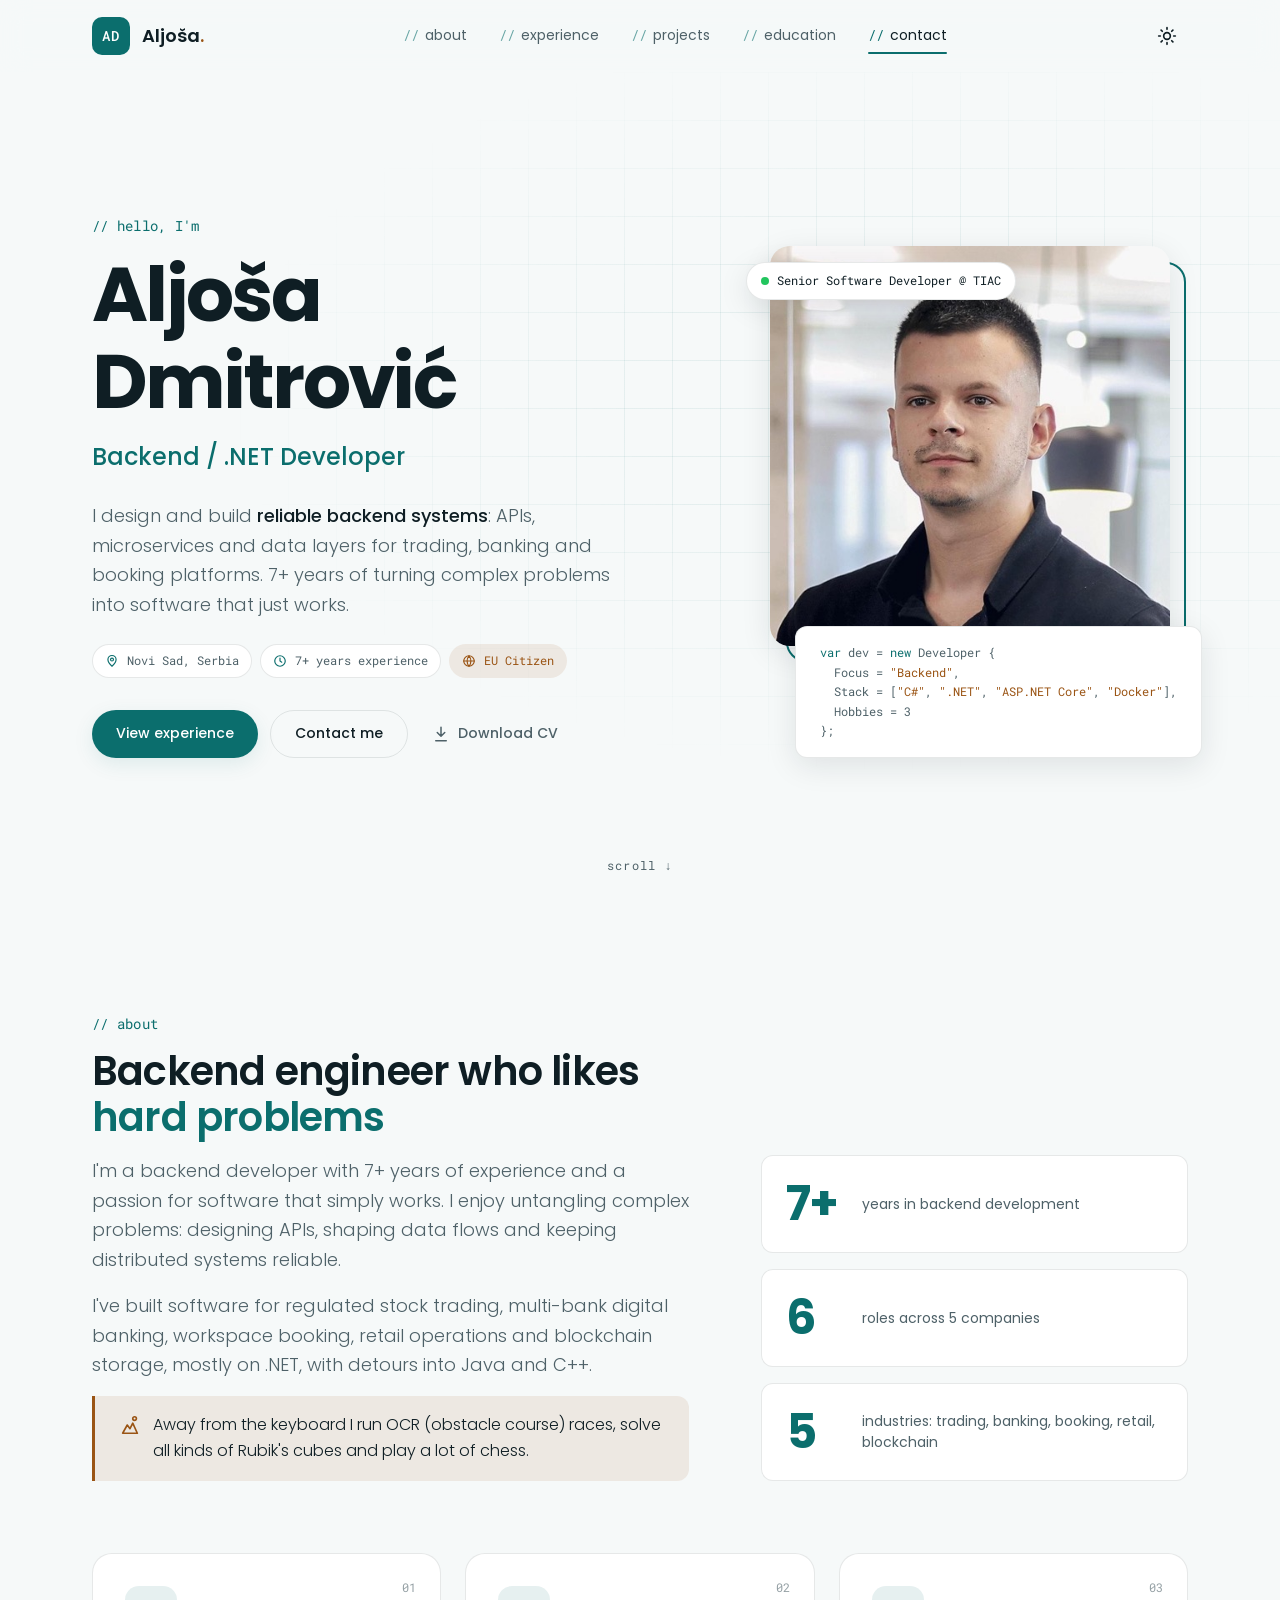
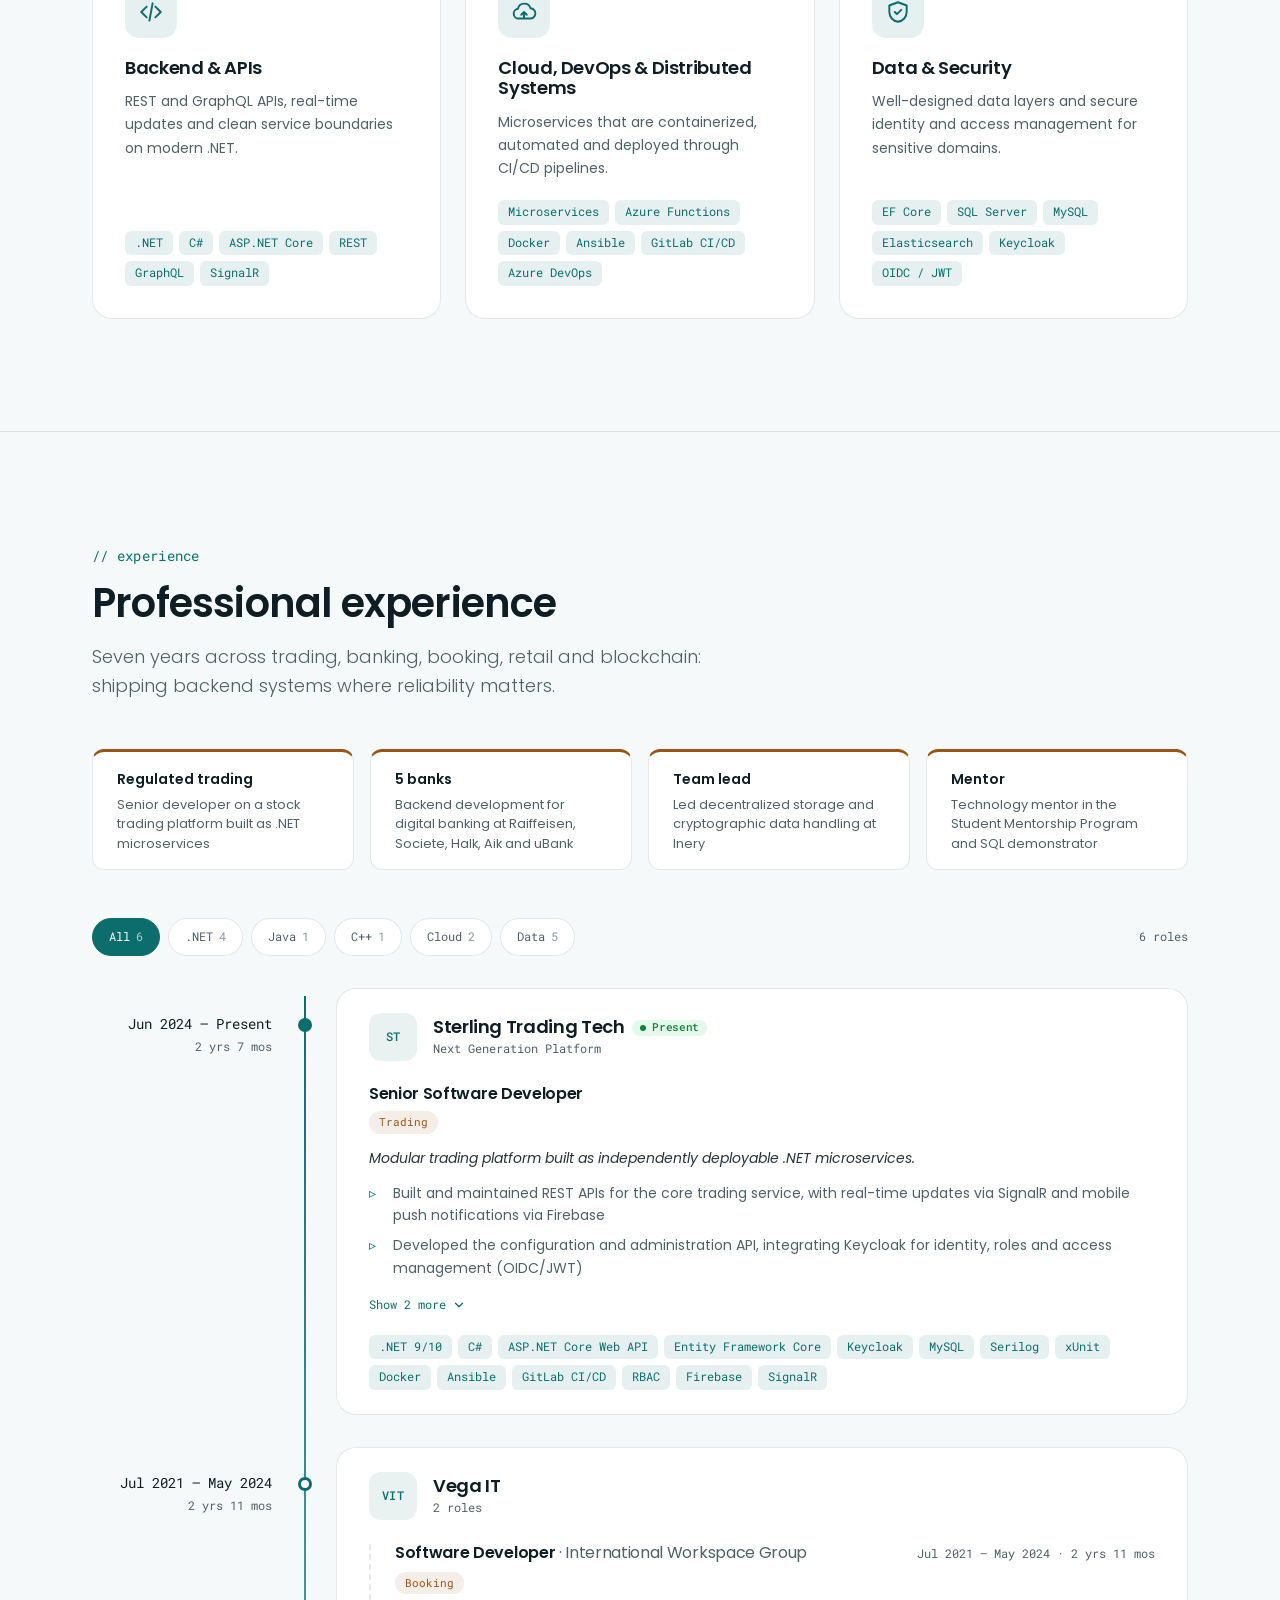
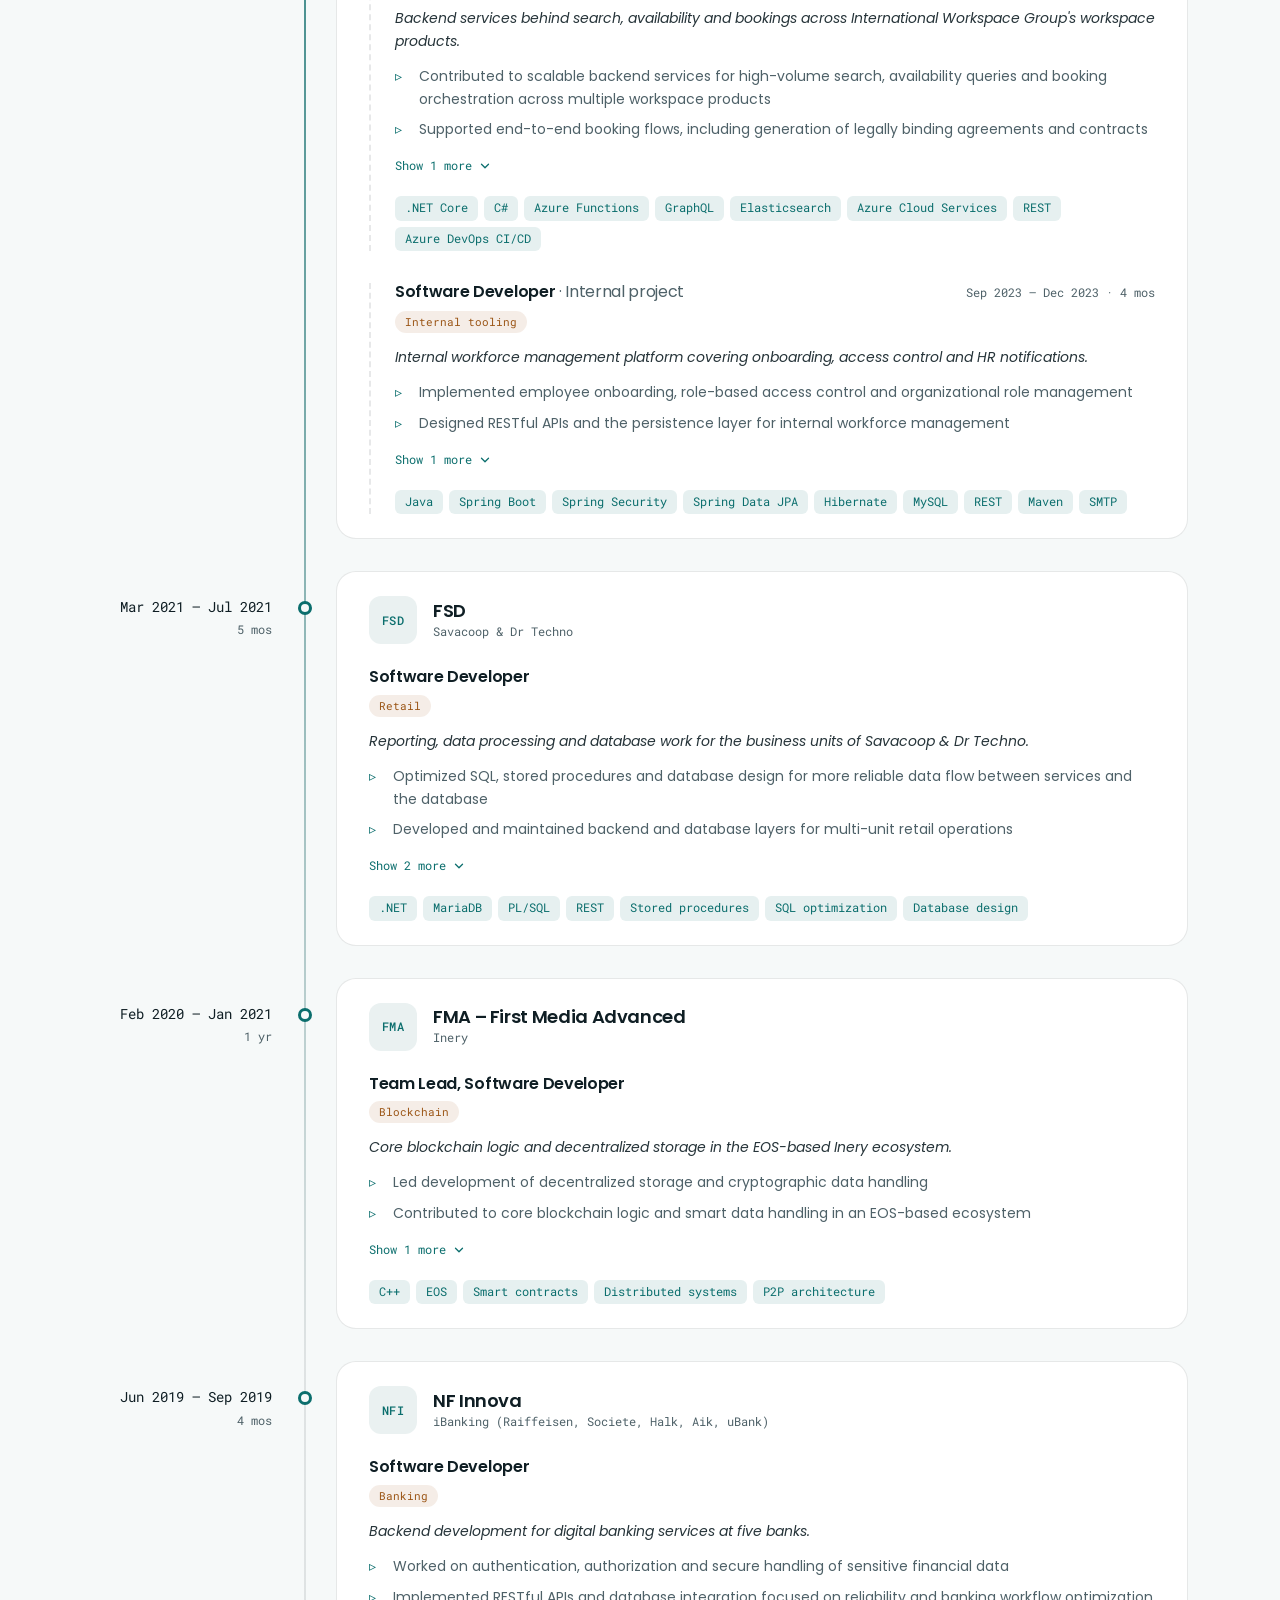
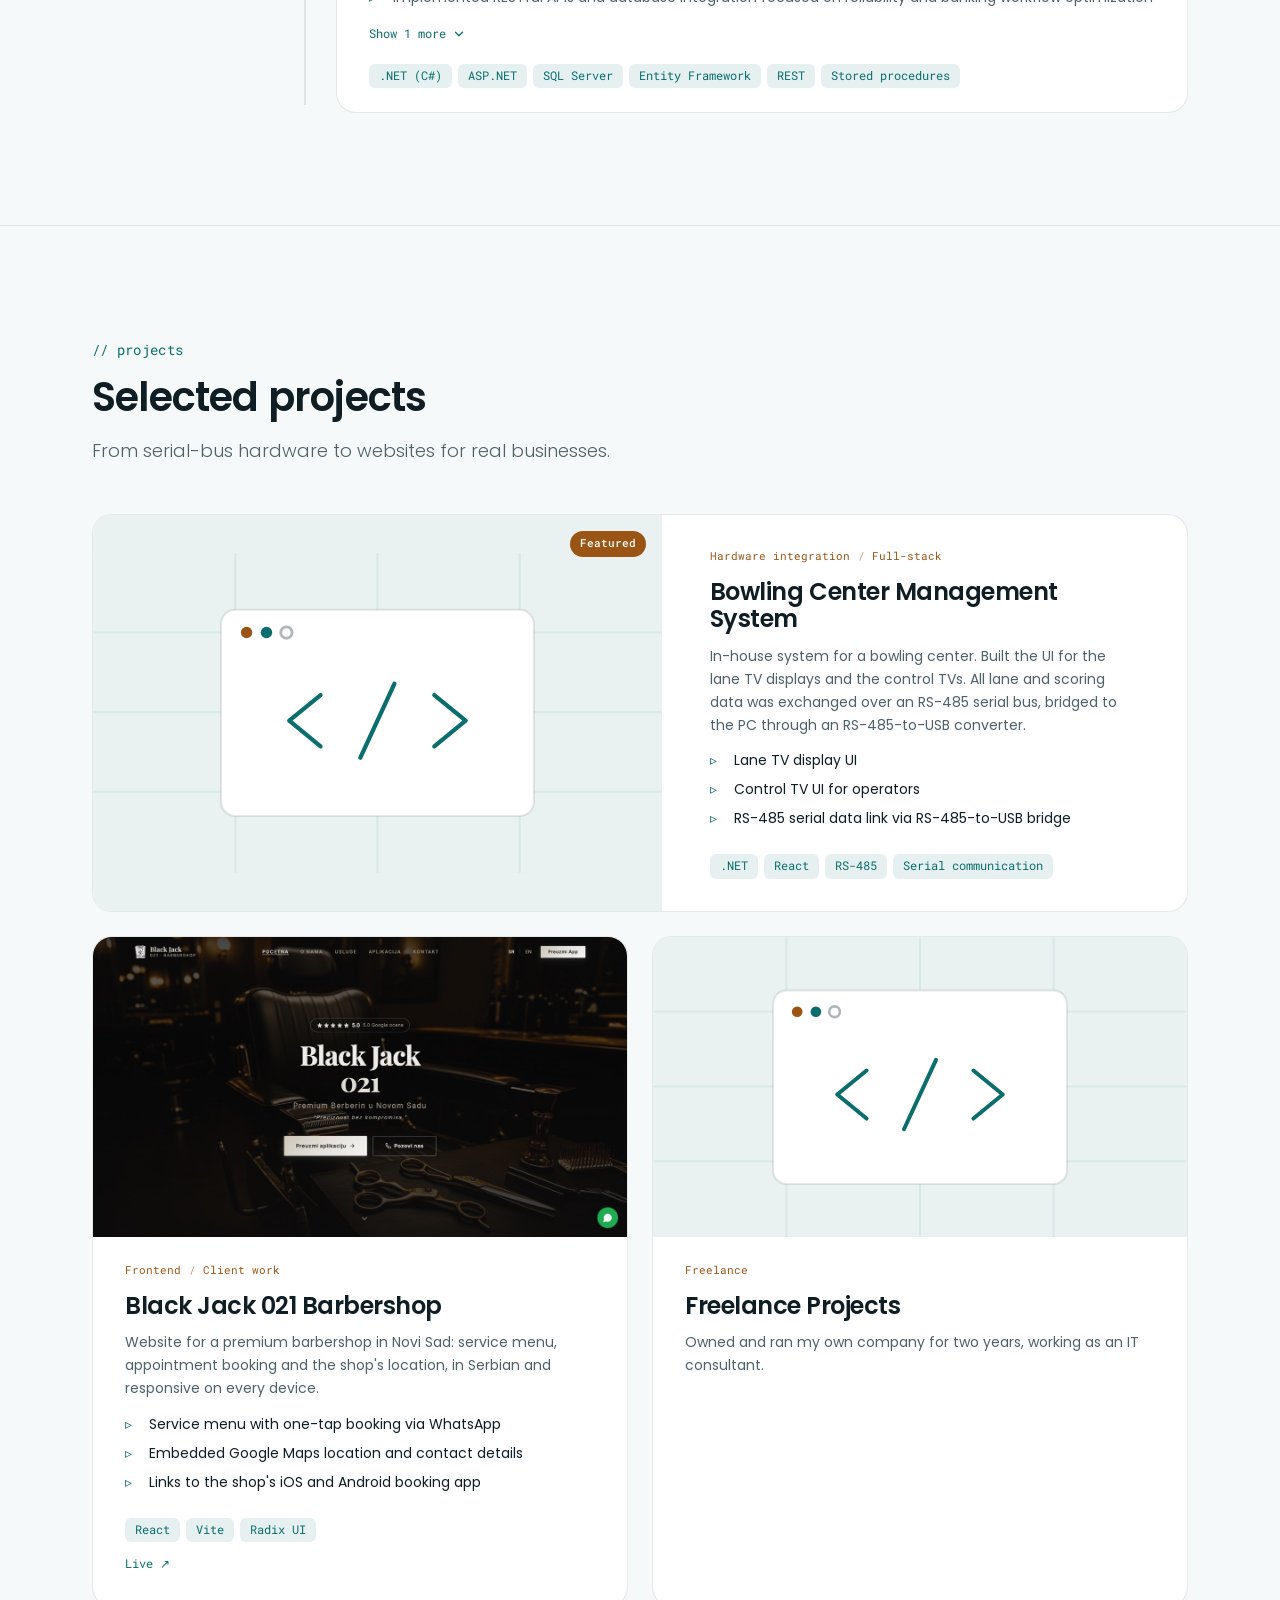
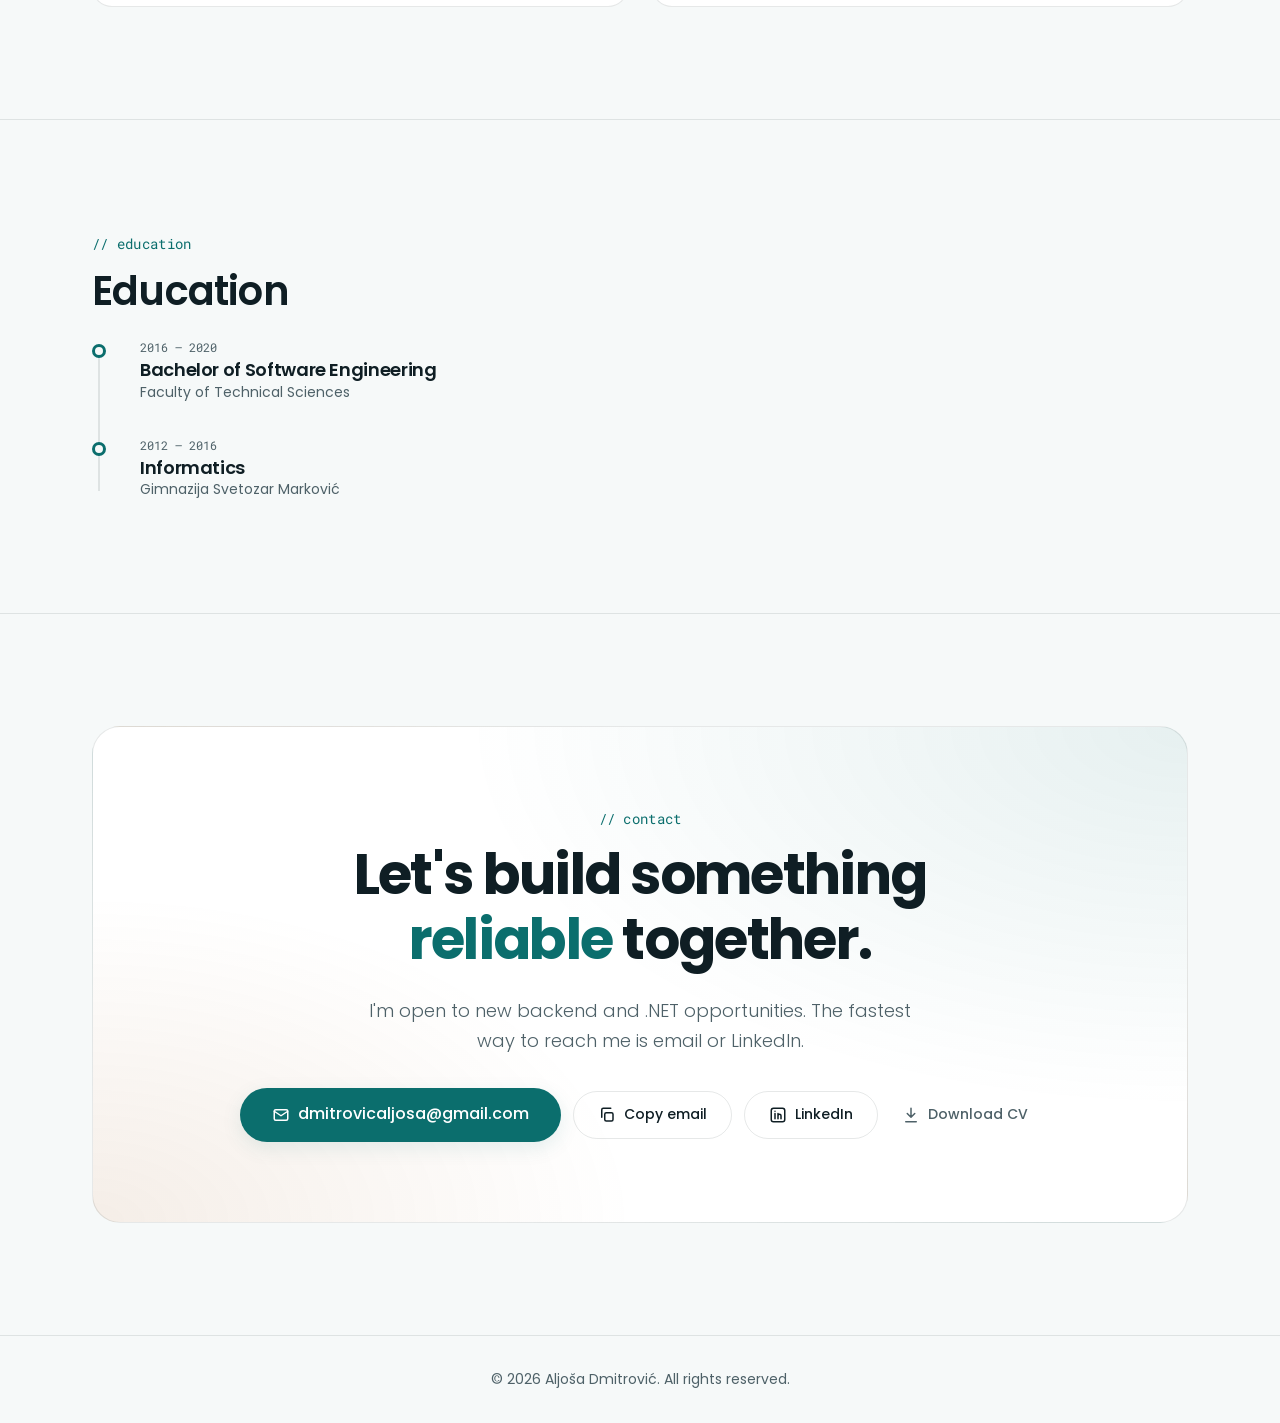
==== index.html @ 17c52485 "Add personal portfolio website Static single-page portfolio (HTML, CSS, vanilla JS) with experience " ====
<!doctype html>
<html lang="en">
<head>
  <meta charset="utf-8">
  <meta name="viewport" content="width=device-width, initial-scale=1">
  <title>Aljoša Dmitrović — Backend / .NET Developer</title>
  <meta name="description" content="Aljoša Dmitrović is a backend / .NET developer from Novi Sad, Serbia with 7+ years building APIs, microservices and distributed systems for trading, banking and booking platforms.">
  <meta name="theme-color" content="#0B6E6D">
  <link rel="canonical" href="https://aljosadmitrovic.github.io/aljosa-portfolio/">
  <meta property="og:url" content="https://aljosadmitrovic.github.io/aljosa-portfolio/">
  <meta property="og:type" content="website">
  <meta property="og:title" content="Aljoša Dmitrović — Backend / .NET Developer">
  <meta property="og:description" content="7+ years building .NET APIs, microservices and distributed systems.">
  <meta property="og:image" content="https://aljosadmitrovic.github.io/aljosa-portfolio/assets/img/profile.jpg">
  <meta name="twitter:card" content="summary">
  <link rel="icon" href="favicon.svg" type="image/svg+xml">

  <script>
    (function () {
      document.documentElement.classList.add("js");
      try {
        var saved = localStorage.getItem("theme");
        var dark = saved ? saved === "dark" : matchMedia("(prefers-color-scheme: dark)").matches;
        document.documentElement.dataset.theme = dark ? "dark" : "light";
      } catch (e) {}
    })();
  </script>

  <link rel="preconnect" href="https://fonts.googleapis.com">
  <link rel="preconnect" href="https://fonts.gstatic.com" crossorigin>
  <link rel="preload" as="style" href="https://fonts.googleapis.com/css2?family=Poppins:wght@300;400;500;600;700&family=Roboto+Mono:wght@400;500&display=swap">
  <link rel="stylesheet" href="https://fonts.googleapis.com/css2?family=Poppins:wght@300;400;500;600;700&family=Roboto+Mono:wght@400;500&display=swap" media="print" onload="this.media='all'">
  <noscript><link rel="stylesheet" href="https://fonts.googleapis.com/css2?family=Poppins:wght@300;400;500;600;700&family=Roboto+Mono:wght@400;500&display=swap"></noscript>
  <link rel="stylesheet" href="assets/css/styles.css">

  <script type="application/ld+json">
  {
    "@context": "https://schema.org",
    "@type": "Person",
    "url": "https://aljosadmitrovic.github.io/aljosa-portfolio/",
    "name": "Aljoša Dmitrović",
    "jobTitle": "Backend / .NET Developer",
    "address": { "@type": "PostalAddress", "addressLocality": "Novi Sad", "addressCountry": "RS" },
    "email": "mailto:dmitrovicaljosa@gmail.com",
    "sameAs": ["https://www.linkedin.com/in/aljosad/"],
    "knowsAbout": [".NET", "C#", "ASP.NET Core", "Microservices", "REST APIs", "Azure", "Docker", "Keycloak"]
  }
  </script>
</head>
<body>
  <a class="skip-link" href="#main">Skip to content</a>

  <header class="site-header" id="top">
    <div class="container header-inner">
      <a class="logo" href="#top" aria-label="Aljoša Dmitrović, back to top">
        <span class="logo-mark">AD</span>
        <span class="logo-text">Aljoša<span class="logo-dot">.</span></span>
      </a>

      <nav class="nav" id="nav" aria-label="Main">
        <ul class="nav-list">
          <li><a href="#about" class="nav-link"><span class="mono">//</span> about</a></li>
          <li><a href="#experience" class="nav-link"><span class="mono">//</span> experience</a></li>
          <li><a href="#projects" class="nav-link"><span class="mono">//</span> projects</a></li>
          <li><a href="#education" class="nav-link"><span class="mono">//</span> education</a></li>
          <li><a href="#contact" class="nav-link"><span class="mono">//</span> contact</a></li>
        </ul>
      </nav>

      <div class="header-actions">
        <button class="icon-btn theme-toggle" id="theme-toggle" type="button" aria-label="Switch to dark theme">
          <svg class="icon-sun" viewBox="0 0 24 24" aria-hidden="true"><circle cx="12" cy="12" r="4"/><path d="M12 2v2M12 20v2M4.93 4.93l1.41 1.41M17.66 17.66l1.41 1.41M2 12h2M20 12h2M4.93 19.07l1.41-1.41M17.66 6.34l1.41-1.41"/></svg>
          <svg class="icon-moon" viewBox="0 0 24 24" aria-hidden="true"><path d="M21 12.8A9 9 0 1 1 11.2 3a7 7 0 0 0 9.8 9.8z"/></svg>
        </button>
        <button class="icon-btn menu-toggle" id="menu-toggle" type="button" aria-label="Open menu" aria-expanded="false" aria-controls="nav">
          <span class="burger" aria-hidden="true"><span></span><span></span><span></span></span>
        </button>
      </div>
    </div>
  </header>

  <main id="main">
    <section class="hero" aria-labelledby="hero-title">
      <div class="container hero-grid">
        <div class="hero-copy">
          <p class="eyebrow"><span class="mono">// hello, I'm</span></p>
          <h1 class="hero-title" id="hero-title" data-bind="profile.name">Aljoša Dmitrović</h1>
          <p class="hero-role" data-bind="profile.title">Backend / .NET Developer</p>
          <p class="hero-lead" id="hero-lead">I design and build <strong>reliable backend systems</strong>: APIs, microservices and data layers for trading, banking and booking platforms. 7+ years of turning complex problems into software that just works.</p>

          <ul class="badges" id="hero-badges" aria-label="Quick facts">
            <li class="badge">Novi Sad, Serbia</li>
            <li class="badge">7+ years experience</li>
            <li class="badge badge-accent">EU Citizen</li>
          </ul>

          <div class="hero-cta">
            <a class="btn btn-primary" href="#experience">View experience</a>
            <a class="btn btn-ghost" href="#contact">Contact me</a>
            <a class="btn btn-link" href="assets/Aljosa-Dmitrovic-CV.pdf" download>
              <svg viewBox="0 0 24 24" aria-hidden="true"><path d="M12 3v12m0 0l-5-5m5 5l5-5M5 21h14"/></svg>
              Download CV
            </a>
          </div>
        </div>

        <div class="hero-visual">
          <div class="portrait">
            <img id="hero-photo" src="assets/img/profile.jpg" srcset="assets/img/profile-480.jpg 480w, assets/img/profile.jpg 720w" sizes="(max-width: 420px) 240px, (max-width: 960px) 320px, 400px" width="720" height="720" fetchpriority="high" alt="Portrait of Aljoša Dmitrović">
            <span class="portrait-tag mono" id="portrait-tag"></span>
          </div>
          <pre class="code-card mono" aria-hidden="true" id="code-card"></pre>
        </div>
      </div>
      <a class="scroll-cue mono" href="#about" aria-label="Scroll to about">scroll <span aria-hidden="true">↓</span></a>
    </section>

    <section class="section about" id="about" aria-labelledby="about-title">
      <div class="container">
        <div class="about-grid">
          <div class="about-intro">
            <p class="eyebrow reveal"><span class="mono">// about</span></p>
            <h2 class="section-title reveal" id="about-title">Backend engineer who likes <span class="accent">hard problems</span></h2>
            <div class="about-text reveal" id="about-text"></div>
          </div>
          <ul class="stats reveal" id="stats"></ul>
        </div>

        <ul class="expertise" id="expertise"></ul>
      </div>
    </section>

    <section class="section experience" id="experience" aria-labelledby="experience-title">
      <div class="container">
        <div class="section-head">
          <p class="eyebrow reveal"><span class="mono">// experience</span></p>
          <h2 class="section-title reveal" id="experience-title">Professional experience</h2>
          <p class="section-intro reveal">Seven years across trading, banking, booking, retail and blockchain: shipping backend systems where reliability matters.</p>
        </div>

        <ul class="highlights reveal" id="highlights" aria-label="Career highlights"></ul>

        <div class="xp-toolbar reveal">
          <div class="filters" id="xp-filters" role="group" aria-label="Filter roles by technology"></div>
          <p class="xp-count mono" id="xp-count" aria-live="polite"></p>
        </div>

        <ol class="timeline" id="timeline"></ol>

        <noscript>
          <p class="muted">Enable JavaScript to see the full timeline, or <a href="assets/Aljosa-Dmitrovic-CV.pdf">download my CV</a>.</p>
        </noscript>
      </div>
    </section>
    <section class="section projects" id="projects" aria-labelledby="projects-title">
      <div class="container">
        <div class="section-head section-head-row">
          <div>
            <p class="eyebrow reveal"><span class="mono">// projects</span></p>
            <h2 class="section-title reveal" id="projects-title">Selected projects</h2>
            <p class="section-intro reveal">From serial-bus hardware to websites for real businesses.</p>
          </div>
          <div class="filters reveal" id="project-filters" role="group" aria-label="Filter projects by category"></div>
        </div>

        <ul class="project-grid" id="project-grid"></ul>
      </div>
    </section>

    <section class="section education" id="education" aria-labelledby="education-title">
      <div class="container">
        <p class="eyebrow reveal"><span class="mono">// education</span></p>
        <h2 class="section-title reveal" id="education-title">Education</h2>
        <ol class="edu-list reveal" id="edu-list"></ol>
      </div>
    </section>

    <section class="section contact" id="contact" aria-labelledby="contact-title">
      <div class="container">
        <div class="contact-card reveal">
          <p class="eyebrow"><span class="mono">// contact</span></p>
          <h2 class="contact-title" id="contact-title">Let's build something <span class="accent">reliable</span> together.</h2>
          <p class="contact-lead">I'm open to new backend and .NET opportunities. The fastest way to reach me is email or LinkedIn.</p>

          <div class="contact-actions">
            <a class="btn btn-primary btn-lg" href="mailto:dmitrovicaljosa@gmail.com">
              <svg viewBox="0 0 24 24" aria-hidden="true"><rect x="3" y="5" width="18" height="14" rx="2"/><path d="M3 7l9 6 9-6"/></svg>
              dmitrovicaljosa@gmail.com
            </a>
            <button class="btn btn-ghost" type="button" id="copy-email" data-email="dmitrovicaljosa@gmail.com">
              <svg viewBox="0 0 24 24" aria-hidden="true"><rect x="9" y="9" width="11" height="11" rx="2"/><path d="M5 15V5a2 2 0 0 1 2-2h10"/></svg>
              <span>Copy email</span>
            </button>
            <a class="btn btn-ghost" href="https://www.linkedin.com/in/aljosad/" target="_blank" rel="noopener noreferrer">
              <svg viewBox="0 0 24 24" aria-hidden="true"><rect x="3" y="3" width="18" height="18" rx="3"/><path d="M8 10v7M8 7v.01M12 17v-4a2 2 0 0 1 4 0v4M12 10v7"/></svg>
              LinkedIn
            </a>
            <a class="btn btn-link" href="assets/Aljosa-Dmitrovic-CV.pdf" download>
              <svg viewBox="0 0 24 24" aria-hidden="true"><path d="M12 3v12m0 0l-5-5m5 5l5-5M5 21h14"/></svg>
              Download CV
            </a>
          </div>
        </div>
      </div>
    </section>
  </main>

  <footer class="site-footer">
    <div class="container footer-inner">
      <p class="footer-copy">© <span id="year">2026</span> Aljoša Dmitrović. All rights reserved.</p>
    </div>
  </footer>

  <script src="assets/js/data.js"></script>
  <script src="assets/js/main.js"></script>
</body>
</html>
---- assets/css/styles.css ----
/* ---------- Design tokens ---------- */
:root {
  --bg: #F6F9F9;
  --surface: #FFFFFF;
  --surface-2: #EAF1F1;
  --text: #0F1E24;
  --muted: #4E6168;
  --primary: #0B6E6D;
  --primary-soft: rgba(11, 110, 109, 0.1);
  --secondary: #9A5414;
  --secondary-soft: rgba(154, 84, 20, 0.1);
  --border: rgba(15, 30, 36, 0.1);
  --on-primary: #FFFFFF;
  --header-bg: rgba(246, 249, 249, 0.82);
  --shadow-sm: 0 1px 2px rgba(15, 30, 36, 0.06), 0 2px 8px rgba(15, 30, 36, 0.04);
  --shadow-md: 0 8px 30px rgba(15, 30, 36, 0.1);
  --grid-line: rgba(11, 110, 109, 0.07);

  --font-sans: "Poppins", system-ui, -apple-system, "Segoe UI", Roboto, sans-serif;
  --font-mono: "Roboto Mono", ui-monospace, SFMono-Regular, Menlo, Consolas, monospace;

  --fs-xs: 0.75rem;
  --fs-sm: 0.875rem;
  --fs-base: 1rem;
  --fs-md: 1.125rem;
  --fs-lg: clamp(1.25rem, 1.1rem + 0.6vw, 1.5rem);
  --fs-xl: clamp(1.75rem, 1.4rem + 1.5vw, 2.5rem);
  --fs-hero: clamp(2.5rem, 1.6rem + 4.2vw, 4.75rem);

  --space-1: 0.25rem;
  --space-2: 0.5rem;
  --space-3: 0.75rem;
  --space-4: 1rem;
  --space-5: 1.5rem;
  --space-6: 2rem;
  --space-7: 3rem;
  --space-8: 4.5rem;
  --space-9: 7rem;

  --radius-sm: 6px;
  --radius: 12px;
  --radius-lg: 20px;
  --container: 1160px;
  --header-h: 72px;
  --ease: cubic-bezier(0.22, 1, 0.36, 1);
}

[data-theme="dark"] {
  --bg: #0B1417;
  --surface: #13222A;
  --surface-2: #182B34;
  --text: #E6F0F0;
  --muted: #94A8AE;
  --primary: #2EC4B6;
  --primary-soft: rgba(46, 196, 182, 0.12);
  --secondary: #F4A259;
  --secondary-soft: rgba(244, 162, 89, 0.12);
  --border: rgba(230, 240, 240, 0.1);
  --on-primary: #0B1417;
  --header-bg: rgba(11, 20, 23, 0.8);
  --shadow-sm: 0 1px 2px rgba(0, 0, 0, 0.3);
  --shadow-md: 0 10px 34px rgba(0, 0, 0, 0.45);
  --grid-line: rgba(46, 196, 182, 0.06);
}

/* ---------- Base ---------- */
*, *::before, *::after { box-sizing: border-box; }

html {
  scroll-behavior: smooth;
  scroll-padding-top: calc(var(--header-h) + 8px);
  -webkit-text-size-adjust: 100%;
}

body {
  margin: 0;
  background: var(--bg);
  color: var(--text);
  font-family: var(--font-sans);
  font-size: var(--fs-base);
  line-height: 1.65;
  -webkit-font-smoothing: antialiased;
  transition: background-color 0.3s ease, color 0.3s ease;
}

img { max-width: 100%; height: auto; display: block; }
h1, h2, h3, h4 { margin: 0; line-height: 1.15; font-weight: 600; letter-spacing: -0.02em; }
p { margin: 0; }
a { color: inherit; text-decoration: none; }
ul { margin: 0; padding: 0; list-style: none; }
button { font: inherit; color: inherit; background: none; border: 0; cursor: pointer; }
svg { width: 1em; height: 1em; }

:focus-visible {
  outline: 2px solid var(--primary);
  outline-offset: 3px;
  border-radius: 4px;
}

::selection { background: var(--primary); color: var(--on-primary); }

.container {
  width: 100%;
  max-width: var(--container);
  margin-inline: auto;
  padding-inline: clamp(1rem, 4vw, 2rem);
}

.mono { font-family: var(--font-mono); }
.muted { color: var(--muted); }

.skip-link {
  position: absolute;
  left: var(--space-4);
  top: -100px;
  z-index: 100;
  padding: var(--space-2) var(--space-4);
  background: var(--primary);
  color: var(--on-primary);
  border-radius: var(--radius-sm);
}
.skip-link:focus { top: var(--space-4); }

.eyebrow {
  font-size: var(--fs-sm);
  color: var(--primary);
  letter-spacing: 0.02em;
  margin-bottom: var(--space-3);
}

.section { padding-block: var(--space-9); }
.section-title { font-size: var(--fs-xl); margin-bottom: var(--space-4); }


/* ---------- Header ---------- */
.site-header {
  position: sticky;
  top: 0;
  z-index: 50;
  height: var(--header-h);
  background: var(--header-bg);
  backdrop-filter: saturate(160%) blur(14px);
  -webkit-backdrop-filter: saturate(160%) blur(14px);
  border-bottom: 1px solid transparent;
  transition: border-color 0.3s ease, box-shadow 0.3s ease;
}
.site-header.is-scrolled { border-bottom-color: var(--border); box-shadow: var(--shadow-sm); }

.header-inner {
  height: 100%;
  display: flex;
  align-items: center;
  justify-content: space-between;
  gap: var(--space-5);
}

.logo { display: inline-flex; align-items: center; gap: var(--space-3); font-weight: 600; }
.logo-mark {
  display: grid;
  place-items: center;
  width: 38px;
  height: 38px;
  border-radius: 10px;
  background: var(--primary);
  color: var(--on-primary);
  font-family: var(--font-mono);
  font-size: var(--fs-sm);
  font-weight: 500;
  letter-spacing: 0.04em;
  transition: transform 0.4s var(--ease);
}
.logo:hover .logo-mark { transform: rotate(-8deg) scale(1.05); }
.logo-text { font-size: var(--fs-md); }
.logo-dot { color: var(--secondary); }

.nav-list { display: flex; gap: var(--space-2); }
.nav-link {
  position: relative;
  display: inline-block;
  padding: var(--space-2) var(--space-3);
  font-size: var(--fs-sm);
  color: var(--muted);
  border-radius: var(--radius-sm);
  transition: color 0.2s ease;
}
.nav-link .mono { color: var(--primary); opacity: 0.6; margin-right: 2px; transition: opacity 0.2s ease; }
.nav-link::after {
  content: "";
  position: absolute;
  left: var(--space-3);
  right: var(--space-3);
  bottom: 2px;
  height: 2px;
  border-radius: 2px;
  background: var(--primary);
  transform: scaleX(0);
  transform-origin: left;
  transition: transform 0.35s var(--ease);
}
.nav-link:hover, .nav-link.is-active { color: var(--text); }
.nav-link:hover .mono, .nav-link.is-active .mono { opacity: 1; }
.nav-link:hover::after, .nav-link.is-active::after { transform: scaleX(1); }

.header-actions { display: flex; align-items: center; gap: var(--space-2); }

.icon-btn {
  display: grid;
  place-items: center;
  width: 42px;
  height: 42px;
  border-radius: 50%;
  color: var(--text);
  transition: background-color 0.2s ease;
}
.icon-btn:hover { background: var(--primary-soft); }
.icon-btn svg {
  width: 20px;
  height: 20px;
  fill: none;
  stroke: currentColor;
  stroke-width: 2;
  stroke-linecap: round;
  stroke-linejoin: round;
}
.theme-toggle .icon-moon { display: none; }
[data-theme="dark"] .theme-toggle .icon-sun { display: none; }
[data-theme="dark"] .theme-toggle .icon-moon { display: block; }

.menu-toggle { display: none; }
.burger { position: relative; width: 20px; height: 14px; }
.burger span {
  position: absolute;
  left: 0;
  width: 100%;
  height: 2px;
  border-radius: 2px;
  background: currentColor;
  transition: transform 0.3s var(--ease), opacity 0.2s ease, top 0.3s var(--ease);
}
.burger span:nth-child(1) { top: 0; }
.burger span:nth-child(2) { top: 6px; }
.burger span:nth-child(3) { top: 12px; }
.menu-toggle[aria-expanded="true"] .burger span:nth-child(1) { top: 6px; transform: rotate(45deg); }
.menu-toggle[aria-expanded="true"] .burger span:nth-child(2) { opacity: 0; }
.menu-toggle[aria-expanded="true"] .burger span:nth-child(3) { top: 6px; transform: rotate(-45deg); }

/* ---------- Buttons & badges ---------- */
.btn {
  display: inline-flex;
  align-items: center;
  justify-content: center;
  gap: var(--space-2);
  min-height: 48px;
  padding: 0 var(--space-5);
  border-radius: 999px;
  font-size: var(--fs-sm);
  font-weight: 500;
  transition: transform 0.25s var(--ease), box-shadow 0.25s ease, background-color 0.2s ease, color 0.2s ease, border-color 0.2s ease;
}
.btn svg { width: 18px; height: 18px; fill: none; stroke: currentColor; stroke-width: 2; stroke-linecap: round; stroke-linejoin: round; }
.btn-primary { background: var(--primary); color: var(--on-primary); box-shadow: 0 6px 20px var(--primary-soft); }
.btn-primary:hover { transform: translateY(-2px); box-shadow: 0 10px 28px var(--primary-soft); }
.btn-ghost { border: 1.5px solid var(--border); color: var(--text); }
.btn-ghost:hover { border-color: var(--primary); color: var(--primary); transform: translateY(-2px); }
.btn-link { padding-inline: var(--space-3); color: var(--muted); }
.btn-link:hover { color: var(--secondary); }

.badges { display: flex; flex-wrap: wrap; gap: var(--space-2); }
.badge {
  display: inline-flex;
  align-items: center;
  gap: var(--space-2);
  padding: 6px 12px;
  border-radius: 999px;
  background: var(--surface);
  border: 1px solid var(--border);
  font-family: var(--font-mono);
  font-size: var(--fs-xs);
  color: var(--muted);
}
.badge svg { width: 14px; height: 14px; fill: none; stroke: var(--primary); stroke-width: 2; stroke-linecap: round; stroke-linejoin: round; }
.badge-accent { color: var(--secondary); background: var(--secondary-soft); border-color: transparent; }
.badge-accent svg { stroke: var(--secondary); }

/* ---------- Hero ---------- */
.hero {
  position: relative;
  min-height: calc(100svh - var(--header-h));
  display: flex;
  align-items: center;
  padding-block: var(--space-8);
  overflow: hidden;
}
.hero::before {
  content: "";
  position: absolute;
  inset: 0;
  z-index: -1;
  background-image:
    linear-gradient(var(--grid-line) 1px, transparent 1px),
    linear-gradient(90deg, var(--grid-line) 1px, transparent 1px);
  background-size: 48px 48px;
  mask-image: radial-gradient(ellipse 70% 60% at 70% 40%, #000 30%, transparent 75%);
  -webkit-mask-image: radial-gradient(ellipse 70% 60% at 70% 40%, #000 30%, transparent 75%);
}

.hero-grid {
  display: grid;
  grid-template-columns: 1.15fr 0.85fr;
  align-items: center;
  gap: var(--space-8);
}

.hero-title { font-size: var(--fs-hero); font-weight: 700; letter-spacing: -0.035em; }
.hero-role {
  margin-top: var(--space-3);
  font-size: var(--fs-lg);
  font-weight: 500;
  color: var(--primary);
}
.hero-lead {
  margin-top: var(--space-5);
  max-width: 34rem;
  font-size: var(--fs-md);
  font-weight: 300;
  color: var(--muted);
}
.hero-lead strong { font-weight: 500; color: var(--text); }
.hero .badges { margin-top: var(--space-5); }
.hero-cta { display: flex; flex-wrap: wrap; align-items: center; gap: var(--space-3); margin-top: var(--space-6); }

.hero-visual { position: relative; justify-self: center; width: min(100%, 400px); }
.portrait {
  position: relative;
  aspect-ratio: 1;
  border-radius: var(--radius-lg);
  isolation: isolate;
}
.portrait::before {
  content: "";
  position: absolute;
  inset: 0;
  z-index: -1;
  border: 2px solid var(--primary);
  border-radius: var(--radius-lg);
  transform: translate(16px, 16px);
  transition: transform 0.5s var(--ease);
}
.portrait:hover::before { transform: translate(8px, 8px); }
.portrait img {
  width: 100%;
  height: 100%;
  object-fit: cover;
  border-radius: var(--radius-lg);
  box-shadow: var(--shadow-md);
}
.portrait-tag {
  position: absolute;
  top: var(--space-4);
  left: calc(-1 * var(--space-5));
  display: inline-flex;
  align-items: center;
  gap: var(--space-2);
  padding: 8px 14px;
  border-radius: 999px;
  background: var(--surface);
  border: 1px solid var(--border);
  box-shadow: var(--shadow-md);
  font-size: var(--fs-xs);
  color: var(--text);
  white-space: nowrap;
}
.portrait-tag::before {
  content: "";
  width: 8px;
  height: 8px;
  border-radius: 50%;
  background: #22C55E;
  box-shadow: 0 0 0 0 rgba(34, 197, 94, 0.5);
  animation: pulse 2s infinite;
}

.code-card {
  position: absolute;
  right: calc(-1 * var(--space-6));
  bottom: calc(-1 * var(--space-6));
  margin: 0;
  padding: var(--space-4) var(--space-5);
  border-radius: var(--radius);
  background: var(--surface);
  border: 1px solid var(--border);
  box-shadow: var(--shadow-md);
  font-size: 0.72rem;
  line-height: 1.7;
  color: var(--muted);
  white-space: pre;
}
.portrait-tag:empty, .code-card:empty { display: none; }
.code-card .k { color: var(--primary); }
.code-card .s { color: var(--secondary); }

.scroll-cue {
  position: absolute;
  left: 50%;
  bottom: var(--space-5);
  transform: translateX(-50%);
  font-size: var(--fs-xs);
  color: var(--muted);
  letter-spacing: 0.1em;
}
.scroll-cue span { display: inline-block; animation: bob 1.8s ease-in-out infinite; }
.scroll-cue:hover { color: var(--primary); }

@media (min-width: 961px) {
  .portrait { top: -2.5rem; }
  .code-card { bottom: calc(-1 * var(--space-8)); }
}

/* ---------- Motion ---------- */
.js .reveal { opacity: 0; transform: translateY(18px); transition: opacity 0.7s var(--ease), transform 0.7s var(--ease); }
.js .reveal.is-visible { opacity: 1; transform: none; }

@keyframes pulse {
  0% { box-shadow: 0 0 0 0 rgba(34, 197, 94, 0.5); }
  70% { box-shadow: 0 0 0 8px rgba(34, 197, 94, 0); }
  100% { box-shadow: 0 0 0 0 rgba(34, 197, 94, 0); }
}
@keyframes bob {
  0%, 100% { transform: translateY(0); }
  50% { transform: translateY(4px); }
}

@media (prefers-reduced-motion: reduce) {
  html { scroll-behavior: auto; }
  *, *::before, *::after { animation: none !important; transition: none !important; }
  .reveal { opacity: 1; transform: none; }
}

/* ---------- Responsive ---------- */
@media (max-width: 960px) {
  .hero-grid { grid-template-columns: 1fr; gap: var(--space-8); }
  .hero-visual { order: -1; width: min(78%, 320px); }
  .hero-copy { text-align: center; }
  .hero-lead { margin-inline: auto; }
  .hero .badges, .hero-cta { justify-content: center; }
  .code-card { display: none; }
  .portrait-tag { left: 50%; top: auto; bottom: calc(-1 * var(--space-4)); transform: translateX(-50%); }
  .scroll-cue { display: none; }
}

@media (max-width: 820px) {
  .menu-toggle { display: grid; }
  .nav {
    position: fixed;
    inset: var(--header-h) 0 auto 0;
    background: var(--bg);
    border-bottom: 1px solid var(--border);
    box-shadow: var(--shadow-md);
    clip-path: inset(0 0 100% 0);
    visibility: hidden;
    transition: clip-path 0.4s var(--ease), visibility 0s linear 0.4s;
  }
  .nav.is-open { clip-path: inset(0 0 0 0); visibility: visible; transition: clip-path 0.4s var(--ease); }
  .nav-list { flex-direction: column; gap: 0; padding: var(--space-3) clamp(1rem, 4vw, 2rem) var(--space-5); }
  .nav-link { display: block; padding: var(--space-4) 0; font-size: var(--fs-md); border-bottom: 1px solid var(--border); }
  .nav-link::after { display: none; }
  .logo-text { display: none; }
}

@media (max-width: 420px) {
  .hero { padding-block: var(--space-7); }
  .hero-cta .btn { flex: 1 1 100%; }
  .hero-visual { width: min(62%, 240px); }
  .portrait::before { transform: translate(10px, 10px); }
  .portrait-tag {
    max-width: calc(100vw - 2rem);
    white-space: normal;
    text-align: center;
    justify-content: center;
    font-size: 0.68rem;
    line-height: 1.35;
    width: max-content;
  }
}

/* ---------- Section shared ---------- */
.section + .section { border-top: 1px solid var(--border); }
.section-head { max-width: 42rem; margin-bottom: var(--space-7); }
.section-intro { color: var(--muted); font-size: var(--fs-md); font-weight: 300; }
.accent { color: var(--primary); }

.chips { display: flex; flex-wrap: wrap; gap: 6px; }
.chip {
  display: inline-block;
  padding: 3px 10px;
  border-radius: var(--radius-sm);
  background: var(--primary-soft);
  color: var(--primary);
  font-family: var(--font-mono);
  font-size: 0.72rem;
  line-height: 1.6;
  transition: background-color 0.2s ease, color 0.2s ease, box-shadow 0.2s ease;
}
.chip.is-match { background: var(--primary); color: var(--on-primary); }

/* ---------- About ---------- */
.about-grid {
  display: grid;
  grid-template-columns: 1.4fr 1fr;
  gap: var(--space-8);
  align-items: end;
}
.about-text { display: grid; gap: var(--space-4); color: var(--muted); font-size: var(--fs-md); font-weight: 300; }
.about-text strong { color: var(--text); font-weight: 500; }
.about-offline {
  display: flex;
  gap: var(--space-3);
  align-items: flex-start;
  padding: var(--space-4) var(--space-5);
  border-left: 3px solid var(--secondary);
  background: var(--secondary-soft);
  border-radius: 0 var(--radius) var(--radius) 0;
  font-size: var(--fs-base);
  color: var(--text);
}
.about-offline svg { flex: none; width: 22px; height: 22px; margin-top: 2px; fill: none; stroke: var(--secondary); stroke-width: 1.8; stroke-linecap: round; stroke-linejoin: round; }

.stats { display: grid; gap: var(--space-4); }
.stat {
  display: grid;
  grid-template-columns: auto 1fr;
  align-items: center;
  gap: var(--space-5);
  padding: var(--space-5);
  border-radius: var(--radius);
  background: var(--surface);
  border: 1px solid var(--border);
}
.stat-value { font-size: clamp(2.25rem, 1.8rem + 1.6vw, 3rem); font-weight: 700; line-height: 1; color: var(--primary); letter-spacing: -0.04em; min-width: 3.2rem; }
.stat-label { font-size: var(--fs-sm); color: var(--muted); line-height: 1.45; }

.expertise {
  display: grid;
  grid-template-columns: repeat(3, 1fr);
  gap: var(--space-5);
  margin-top: var(--space-8);
}
.skill-card {
  position: relative;
  display: flex;
  flex-direction: column;
  gap: var(--space-3);
  padding: var(--space-6);
  border-radius: var(--radius-lg);
  background: var(--surface);
  border: 1px solid var(--border);
  overflow: hidden;
  transition: transform 0.35s var(--ease), box-shadow 0.35s ease, border-color 0.3s ease;
}
.skill-card::after {
  content: "";
  position: absolute;
  left: 0;
  right: 0;
  top: 0;
  height: 3px;
  background: linear-gradient(90deg, var(--primary), var(--secondary));
  transform: scaleX(0);
  transform-origin: left;
  transition: transform 0.5s var(--ease);
}
.skill-card:hover { transform: translateY(-6px); box-shadow: var(--shadow-md); border-color: transparent; }
.skill-card:hover::after { transform: scaleX(1); }
.skill-num { position: absolute; top: var(--space-5); right: var(--space-5); font-size: var(--fs-xs); color: var(--muted); opacity: 0.6; }
.skill-icon {
  display: grid;
  place-items: center;
  width: 52px;
  height: 52px;
  border-radius: 14px;
  background: var(--primary-soft);
  color: var(--primary);
  margin-bottom: var(--space-2);
}
.skill-icon svg { width: 26px; height: 26px; fill: none; stroke: currentColor; stroke-width: 1.8; stroke-linecap: round; stroke-linejoin: round; }
.skill-card h3 { font-size: var(--fs-md); }
.skill-card p { color: var(--muted); font-size: var(--fs-sm); flex: 1; }
.skill-card .chips { margin-top: var(--space-2); }

/* ---------- Experience ---------- */
.highlights {
  display: grid;
  grid-template-columns: repeat(4, 1fr);
  gap: var(--space-4);
  margin-bottom: var(--space-7);
}
.highlight {
  padding: var(--space-4) var(--space-5);
  border-radius: var(--radius);
  background: var(--surface);
  border: 1px solid var(--border);
  border-top: 3px solid var(--secondary);
}
.highlight-title { font-weight: 600; font-size: var(--fs-sm); margin-bottom: var(--space-1); }
.highlight-text { font-size: 0.8rem; color: var(--muted); line-height: 1.5; }

.xp-toolbar {
  display: flex;
  flex-wrap: wrap;
  align-items: center;
  justify-content: space-between;
  gap: var(--space-4);
  margin-bottom: var(--space-6);
}
.filters { display: flex; flex-wrap: wrap; gap: var(--space-2); }
.filter-btn {
  min-height: 38px;
  padding: 0 var(--space-4);
  border-radius: 999px;
  border: 1px solid var(--border);
  background: var(--surface);
  font-family: var(--font-mono);
  font-size: var(--fs-xs);
  color: var(--muted);
  transition: all 0.2s ease;
}
.filter-btn:hover { color: var(--primary); border-color: var(--primary); }
.filter-btn[aria-pressed="true"] { background: var(--primary); border-color: var(--primary); color: var(--on-primary); }
.filter-btn .count { margin-left: 6px; opacity: 0.65; }
.xp-count { font-size: var(--fs-xs); color: var(--muted); }

.timeline { position: relative; list-style: none; margin: 0; padding: 0; }
.timeline::before {
  content: "";
  position: absolute;
  top: 8px;
  bottom: 8px;
  left: calc(180px + var(--space-6));
  width: 2px;
  background: linear-gradient(var(--primary), var(--border) 85%);
}

.tl-item {
  position: relative;
  display: grid;
  grid-template-columns: 180px 1fr;
  gap: calc(var(--space-6) * 2);
  padding-bottom: var(--space-6);
}
.tl-item[hidden] { display: none; }
.tl-item:last-child { padding-bottom: 0; }
.tl-item.is-entering { animation: xp-in 0.45s var(--ease) both; }

.tl-meta { text-align: right; padding-top: var(--space-5); }
.tl-dates { font-family: var(--font-mono); font-size: var(--fs-sm); color: var(--text); }
.tl-duration { font-family: var(--font-mono); font-size: var(--fs-xs); color: var(--muted); margin-top: 2px; }

.tl-dot {
  position: absolute;
  top: calc(var(--space-5) + 6px);
  left: calc(180px + var(--space-6) - 6px);
  width: 14px;
  height: 14px;
  border-radius: 50%;
  background: var(--bg);
  border: 3px solid var(--primary);
  z-index: 1;
}
.tl-item.is-current .tl-dot { background: var(--primary); animation: ring 2.2s infinite; }

.xp-card {
  padding: var(--space-5) var(--space-6);
  border-radius: var(--radius-lg);
  background: var(--surface);
  border: 1px solid var(--border);
  transition: box-shadow 0.35s ease, transform 0.35s var(--ease), border-color 0.3s ease;
}
.xp-card:hover { box-shadow: var(--shadow-md); border-color: transparent; }

.xp-company { display: flex; align-items: center; gap: var(--space-4); }
.xp-logo {
  flex: none;
  display: grid;
  place-items: center;
  width: 48px;
  height: 48px;
  border-radius: 12px;
  background: var(--surface-2);
  color: var(--primary);
  font-family: var(--font-mono);
  font-size: 0.72rem;
  font-weight: 500;
  letter-spacing: 0.02em;
}
.xp-company-name { font-size: var(--fs-md); font-weight: 600; line-height: 1.3; }
.xp-company-sub { font-size: var(--fs-xs); color: var(--muted); font-family: var(--font-mono); }
.present-pill {
  display: inline-flex;
  align-items: center;
  gap: 6px;
  margin-left: var(--space-2);
  padding: 1px 8px;
  border-radius: 999px;
  background: rgba(34, 197, 94, 0.12);
  color: #15803D;
  font-family: var(--font-mono);
  font-size: 0.66rem;
  font-weight: 500;
  vertical-align: middle;
}
[data-theme="dark"] .present-pill { color: #4ADE80; }
.present-pill::before { content: ""; width: 6px; height: 6px; border-radius: 50%; background: currentColor; animation: pulse 2s infinite; }

.xp-role { position: relative; margin-top: var(--space-5); }
.xp-role[hidden] { display: none; }
.xp-card.is-group .xp-role { padding-left: var(--space-5); border-left: 2px dashed var(--border); }
.xp-card.is-group .xp-role + .xp-role { margin-top: var(--space-6); }

.xp-role-head { display: flex; flex-wrap: wrap; align-items: baseline; justify-content: space-between; gap: var(--space-2) var(--space-4); }
.xp-role-title { font-size: var(--fs-base); font-weight: 600; }
.xp-role-title .at { color: var(--muted); font-weight: 400; }
.xp-role-dates { font-family: var(--font-mono); font-size: var(--fs-xs); color: var(--muted); }
.xp-domain {
  display: inline-block;
  margin-top: var(--space-2);
  padding: 2px 10px;
  border-radius: 999px;
  background: var(--secondary-soft);
  color: var(--secondary);
  font-family: var(--font-mono);
  font-size: 0.7rem;
}
.xp-context { margin-top: var(--space-3); color: var(--text); font-size: var(--fs-sm); font-style: italic; opacity: 0.9; }

.xp-bullets { margin-top: var(--space-3); display: grid; gap: var(--space-2); }
.xp-bullets li {
  position: relative;
  padding-left: var(--space-5);
  font-size: var(--fs-sm);
  color: var(--muted);
  line-height: 1.6;
}
.xp-bullets li::before {
  content: "▹";
  position: absolute;
  left: 0;
  top: 0;
  color: var(--primary);
}

.xp-more {
  display: grid;
  grid-template-rows: 0fr;
  transition: grid-template-rows 0.4s var(--ease);
}
.xp-more > .xp-bullets { overflow: hidden; min-height: 0; margin-top: 0; }
.xp-more.is-open { grid-template-rows: 1fr; }
.xp-more.is-open > .xp-bullets { margin-top: var(--space-2); }

.xp-toggle {
  display: inline-flex;
  align-items: center;
  gap: 6px;
  margin-top: var(--space-3);
  padding: 4px 0;
  font-family: var(--font-mono);
  font-size: var(--fs-xs);
  color: var(--primary);
}
.xp-toggle svg { width: 14px; height: 14px; fill: none; stroke: currentColor; stroke-width: 2.2; stroke-linecap: round; stroke-linejoin: round; transition: transform 0.3s var(--ease); }
.xp-toggle[aria-expanded="true"] svg { transform: rotate(180deg); }
.xp-toggle:hover { text-decoration: underline; text-underline-offset: 3px; }

.xp-role .chips { margin-top: var(--space-4); }

.xp-empty { padding: var(--space-6); text-align: center; color: var(--muted); }

@keyframes xp-in {
  from { opacity: 0; transform: translateY(12px); }
  to { opacity: 1; transform: none; }
}
@keyframes ring {
  0% { box-shadow: 0 0 0 0 var(--primary-soft), 0 0 0 0 rgba(46, 196, 182, 0.35); }
  70% { box-shadow: 0 0 0 0 var(--primary-soft), 0 0 0 10px rgba(46, 196, 182, 0); }
  100% { box-shadow: 0 0 0 0 var(--primary-soft), 0 0 0 0 rgba(46, 196, 182, 0); }
}

@media (max-width: 1024px) {
  .highlights { grid-template-columns: repeat(2, 1fr); }
  .expertise { grid-template-columns: 1fr 1fr; }
  .expertise > :last-child { grid-column: 1 / -1; }
}

@media (max-width: 860px) {
  .about-grid { grid-template-columns: 1fr; gap: var(--space-6); }
  .stats { grid-template-columns: repeat(3, 1fr); }
  .stat { grid-template-columns: 1fr; gap: var(--space-2); text-align: center; padding: var(--space-4); }
  .stat-value { min-width: 0; }

  .timeline::before { left: 6px; }
  .tl-item { grid-template-columns: 1fr; gap: var(--space-2); padding-left: var(--space-6); }
  .tl-dot { left: 0; top: 4px; }
  .tl-meta { text-align: left; padding-top: 0; display: flex; gap: var(--space-3); align-items: baseline; }
  .tl-duration { margin-top: 0; }
  .tl-duration::before { content: "· "; }
}

@media (max-width: 600px) {
  .section { padding-block: var(--space-7); }
  .expertise, .highlights { grid-template-columns: 1fr; }
  .expertise > :last-child { grid-column: auto; }
  .stats { grid-template-columns: 1fr; }
  .stat { grid-template-columns: auto 1fr; text-align: left; }
  .xp-card { padding: var(--space-5) var(--space-4); }
  .xp-card.is-group .xp-role { padding-left: var(--space-4); }
  .xp-toolbar { flex-direction: column; align-items: flex-start; }
  .filters { flex-wrap: nowrap; overflow-x: auto; max-width: 100%; padding-bottom: 4px; scrollbar-width: none; }
  .filters::-webkit-scrollbar { display: none; }
  .filter-btn { flex: none; }
}

/* ---------- Projects ---------- */
.section-head-row {
  max-width: none;
  display: flex;
  flex-wrap: wrap;
  align-items: flex-end;
  justify-content: space-between;
  gap: var(--space-5);
}
.section-head-row > div:first-child { max-width: 42rem; }

.project-grid {
  display: grid;
  grid-template-columns: repeat(2, 1fr);
  gap: var(--space-5);
}
.project-card {
  display: flex;
  flex-direction: column;
  border-radius: var(--radius-lg);
  background: var(--surface);
  border: 1px solid var(--border);
  overflow: hidden;
  transition: transform 0.35s var(--ease), box-shadow 0.35s ease, border-color 0.3s ease;
}
.project-card[hidden] { display: none; }
.project-card.is-entering { animation: xp-in 0.45s var(--ease) both; }
.project-card:hover { transform: translateY(-6px); box-shadow: var(--shadow-md); border-color: transparent; }
.project-card.is-featured { grid-column: 1 / -1; flex-direction: row; }

.project-art {
  position: relative;
  aspect-ratio: 16 / 9;
  background: var(--surface-2);
  overflow: hidden;
}
.project-art svg { width: 100%; height: 100%; display: block; transition: transform 0.6s var(--ease); }
.project-art img { width: 100%; height: 100%; object-fit: cover; object-position: top center; transition: transform 0.6s var(--ease); }
.project-card:hover .project-art svg, .project-card:hover .project-art img { transform: scale(1.04); }
.project-card.is-featured .project-art { flex: 0 0 52%; aspect-ratio: auto; min-height: 320px; }
.featured-flag {
  position: absolute;
  top: var(--space-4);
  right: var(--space-4);
  padding: 4px 10px;
  border-radius: 999px;
  background: var(--secondary);
  color: #FFFFFF;
  font-family: var(--font-mono);
  font-size: 0.68rem;
  font-weight: 500;
}
[data-theme="dark"] .featured-flag { color: #0B1417; }

.project-body { display: flex; flex-direction: column; gap: var(--space-3); padding: var(--space-5) var(--space-6) var(--space-6); flex: 1; }
.project-card.is-featured .project-body { padding: var(--space-6) var(--space-7); justify-content: center; }
.project-cats { display: flex; flex-wrap: wrap; gap: var(--space-2); font-family: var(--font-mono); font-size: 0.7rem; color: var(--secondary); }
.project-cats span + span::before { content: "/ "; opacity: 0.6; }
.project-title { font-size: var(--fs-lg); }
.project-desc { color: var(--muted); font-size: var(--fs-sm); }
.project-highlights { display: grid; gap: 6px; }
.project-highlights li { position: relative; padding-left: var(--space-5); font-size: var(--fs-sm); color: var(--text); }
.project-highlights li::before { content: "▹"; position: absolute; left: 0; color: var(--primary); }
.project-card .chips { margin-top: auto; padding-top: var(--space-3); }
.project-links { display: flex; gap: var(--space-4); }
.project-links a { font-family: var(--font-mono); font-size: var(--fs-xs); color: var(--primary); }
.project-links a:hover { text-decoration: underline; text-underline-offset: 3px; }

/* ---------- Education ---------- */
.edu-list { list-style: none; margin: var(--space-5) 0 0; padding: 0; position: relative; }
.edu-list::before { content: ""; position: absolute; left: 6px; top: 10px; bottom: 10px; width: 2px; background: var(--border); }
.edu-item { position: relative; padding: 0 0 var(--space-6) var(--space-7); }
.edu-item:last-child { padding-bottom: 0; }
.edu-item::before {
  content: "";
  position: absolute;
  left: 0;
  top: 6px;
  width: 14px;
  height: 14px;
  border-radius: 50%;
  background: var(--bg);
  border: 3px solid var(--primary);
}
.edu-years { font-family: var(--font-mono); font-size: var(--fs-xs); color: var(--muted); }
.edu-degree { font-size: var(--fs-md); margin-top: 2px; }
.edu-school { color: var(--muted); font-size: var(--fs-sm); }


/* ---------- Contact ---------- */
.contact-card {
  position: relative;
  padding: clamp(2rem, 1rem + 5vw, 5rem);
  border-radius: 28px;
  background:
    radial-gradient(120% 140% at 100% 0%, var(--primary-soft), transparent 55%),
    radial-gradient(90% 120% at 0% 100%, var(--secondary-soft), transparent 55%),
    var(--surface);
  border: 1px solid var(--border);
  text-align: center;
  overflow: hidden;
}
.contact-title { font-size: clamp(2rem, 1.3rem + 3vw, 3.5rem); font-weight: 700; letter-spacing: -0.03em; max-width: 18ch; margin-inline: auto; }
.contact-lead { margin: var(--space-5) auto 0; max-width: 36rem; color: var(--muted); font-size: var(--fs-md); font-weight: 300; }
.contact-actions { display: flex; flex-wrap: wrap; justify-content: center; align-items: center; gap: var(--space-3); margin-top: var(--space-6); }
.btn-lg { min-height: 54px; padding-inline: var(--space-6); font-size: var(--fs-base); }
#copy-email.is-copied { border-color: var(--primary); color: var(--primary); }

/* ---------- Footer ---------- */
.site-footer { border-top: 1px solid var(--border); padding-block: var(--space-6); }
.footer-inner { display: flex; justify-content: center; text-align: center; }
.footer-copy { font-size: var(--fs-sm); color: var(--muted); }

@media (max-width: 860px) {
  .project-grid { grid-template-columns: 1fr; }
  .project-card.is-featured { flex-direction: column; }
  .project-card.is-featured .project-art { flex: none; aspect-ratio: 16 / 9; min-height: 0; }
  .project-card.is-featured .project-body { padding: var(--space-5) var(--space-6) var(--space-6); }
}

@media (max-width: 600px) {
  .project-body, .project-card.is-featured .project-body { padding: var(--space-5) var(--space-4); }
  .contact-actions .btn { flex: 1 1 100%; }
  .contact-actions .btn-lg { font-size: var(--fs-sm); padding-inline: var(--space-4); }
}

/* ---------- Project illustrations ---------- */
.a-bg { fill: var(--surface-2); }
.a-grid { stroke: var(--grid-line); stroke-width: 1.5; fill: none; }
.a-p { fill: var(--primary); }
.a-s { fill: var(--secondary); }
.a-card { fill: var(--surface); stroke: var(--border); stroke-width: 1.5; }
.a-line { fill: none; stroke: var(--primary); stroke-width: 3; stroke-linecap: round; stroke-linejoin: round; }
.a-line-muted { fill: none; stroke: var(--muted); stroke-opacity: 0.45; stroke-width: 2; stroke-linecap: round; }
.a-text { fill: var(--text); font-family: var(--font-mono); font-size: 11px; }
.a-label { fill: var(--muted); font-family: var(--font-mono); font-size: 11px; }
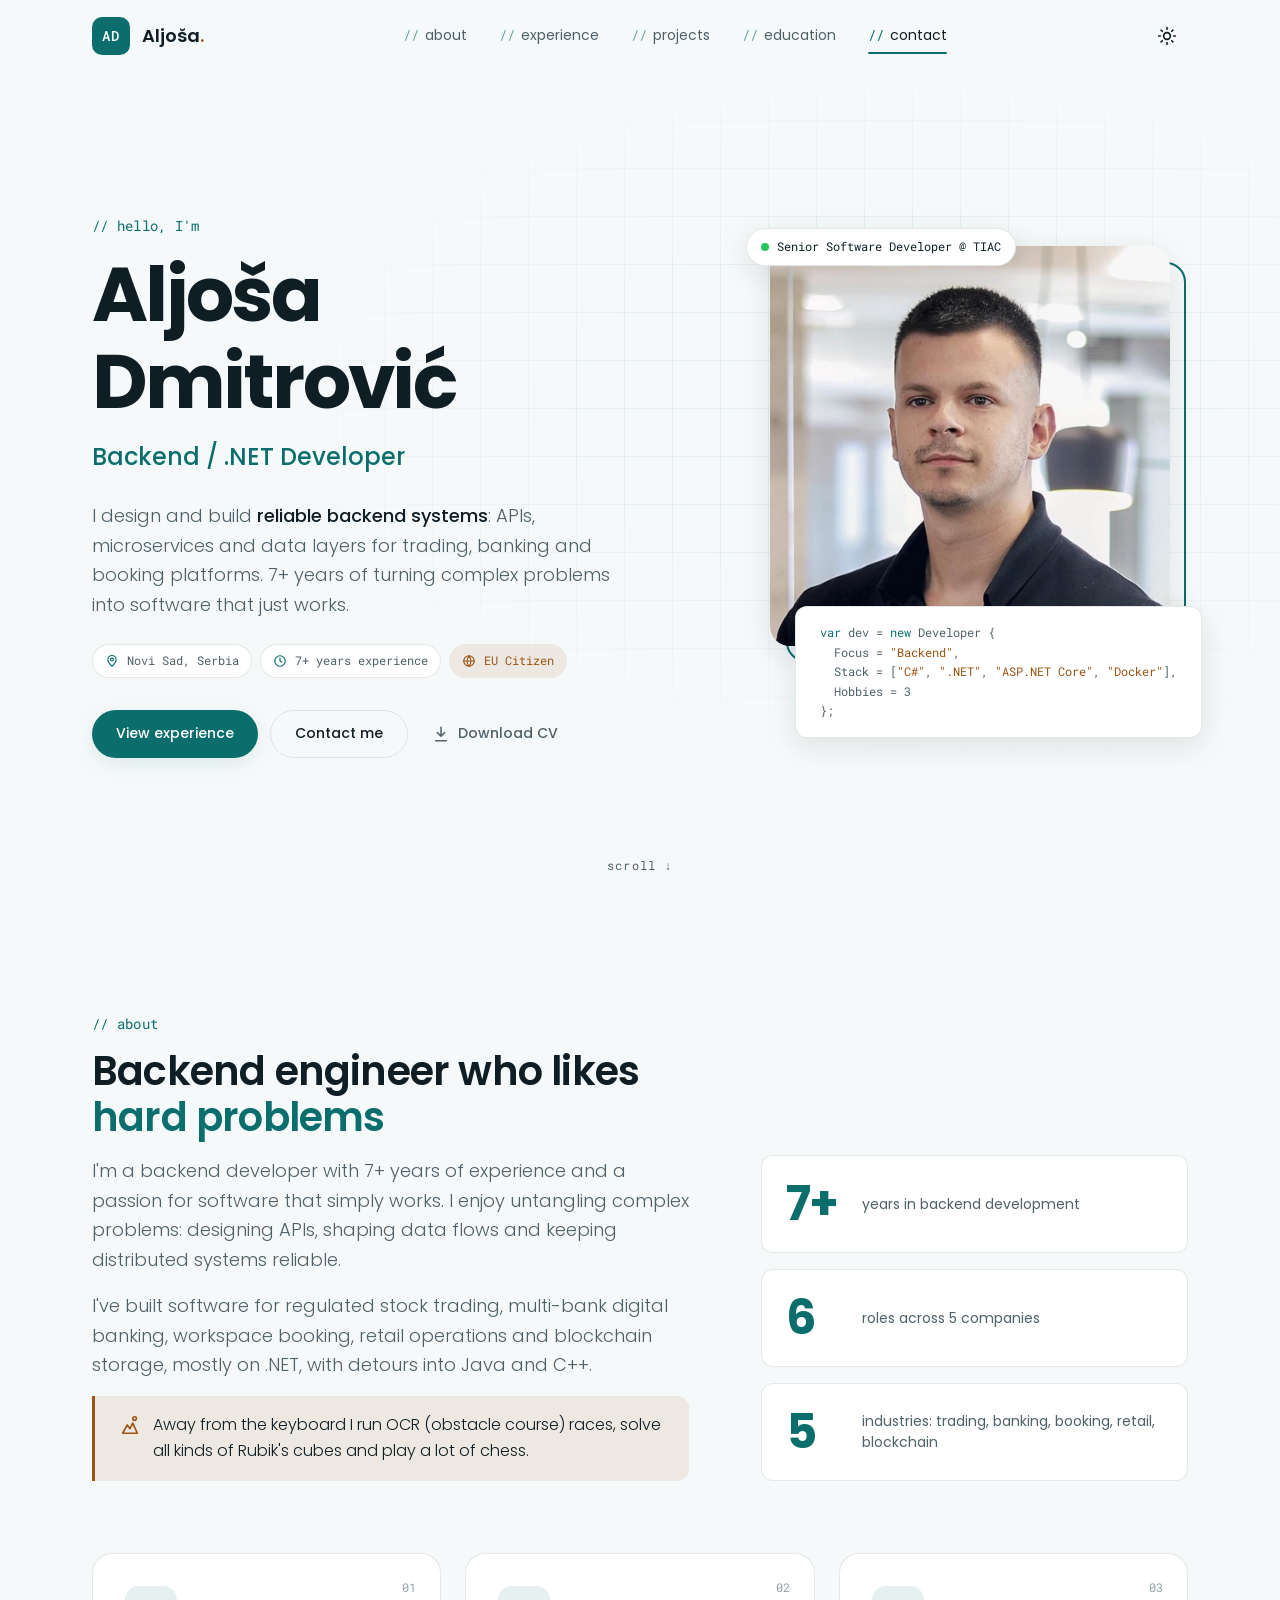
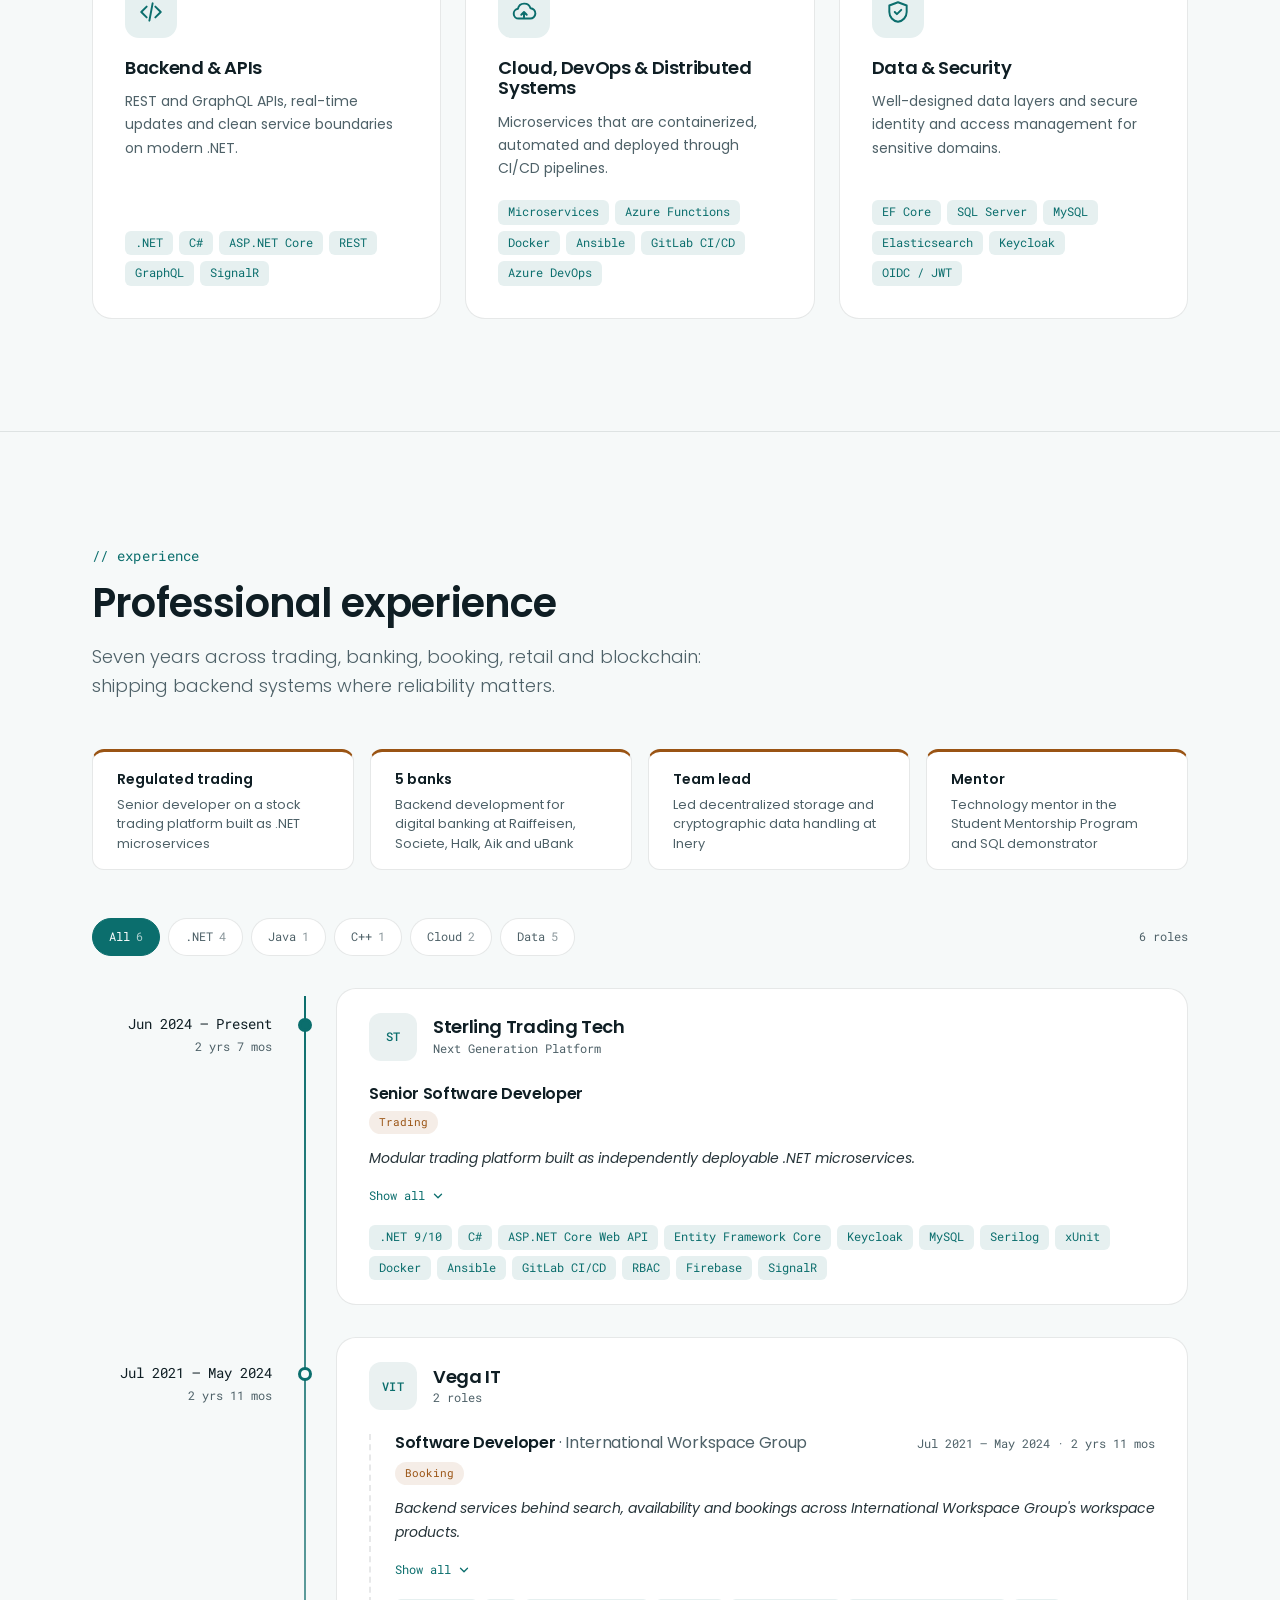
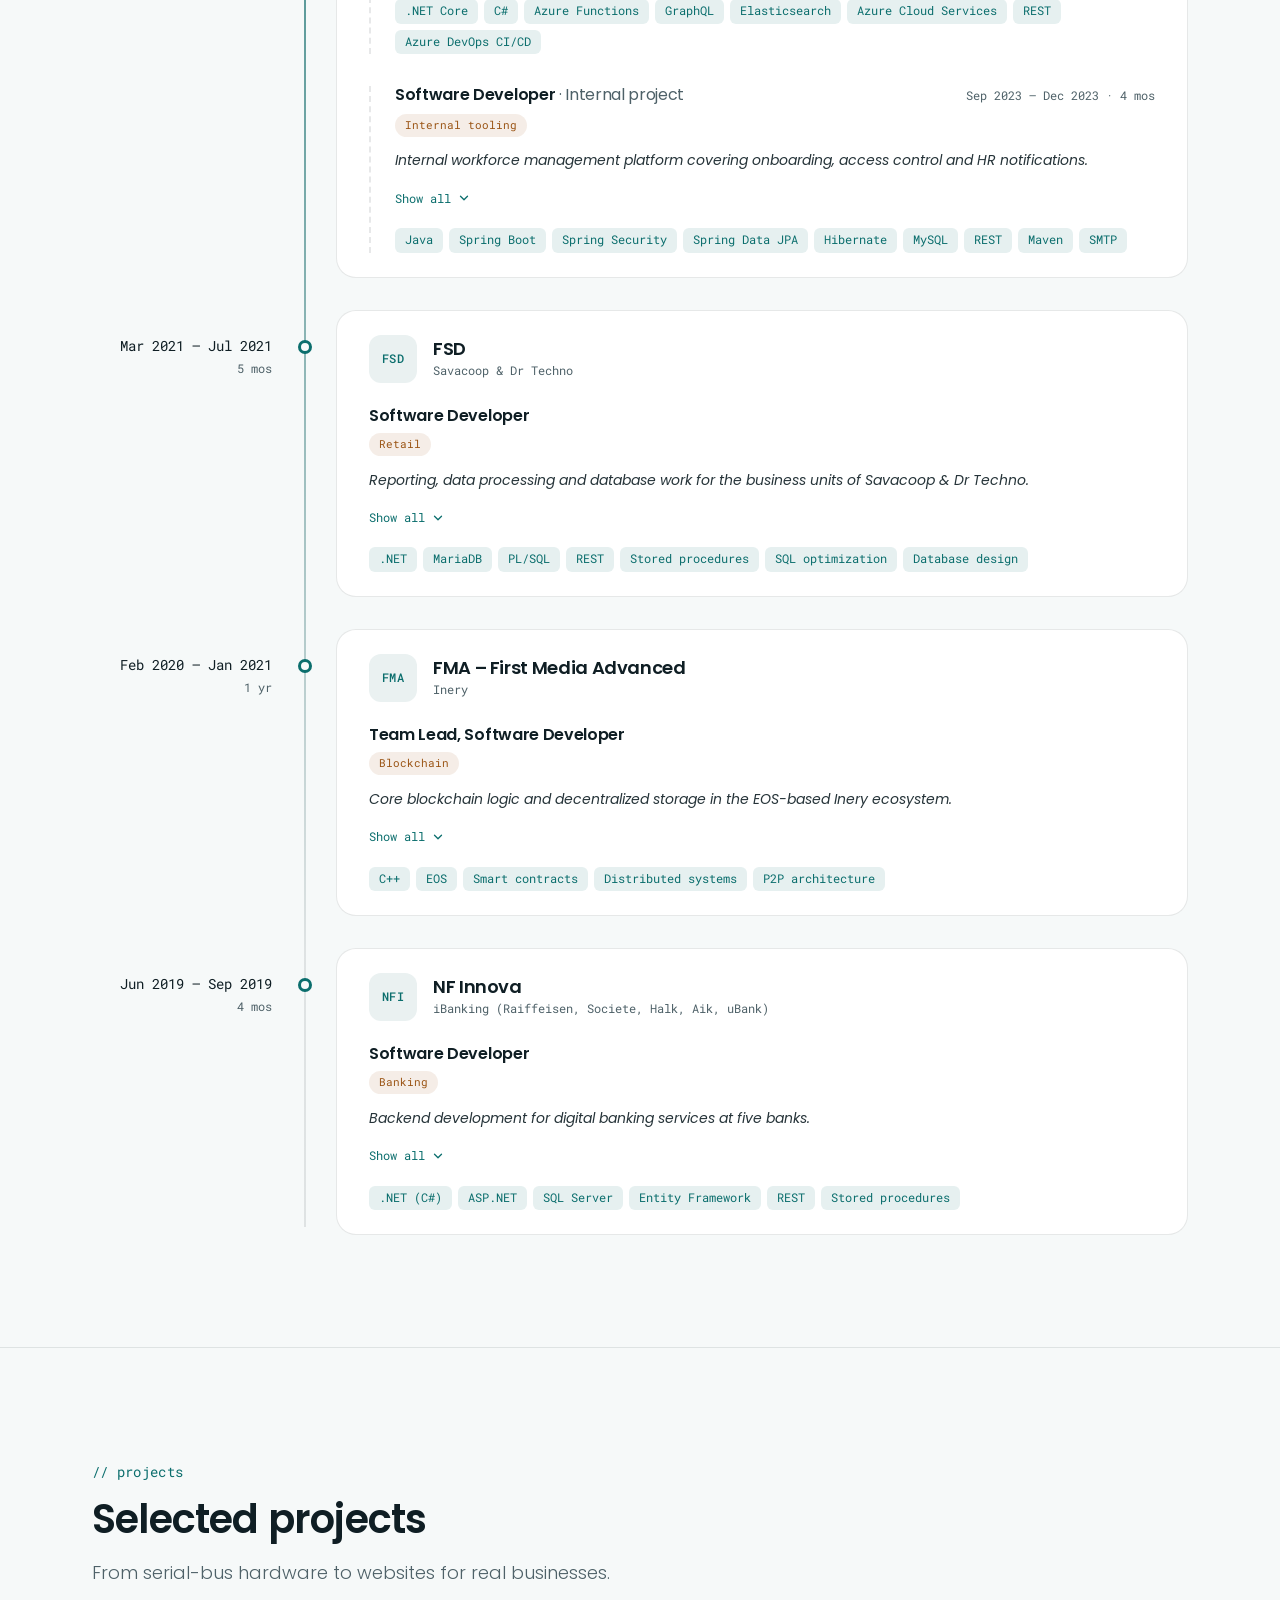
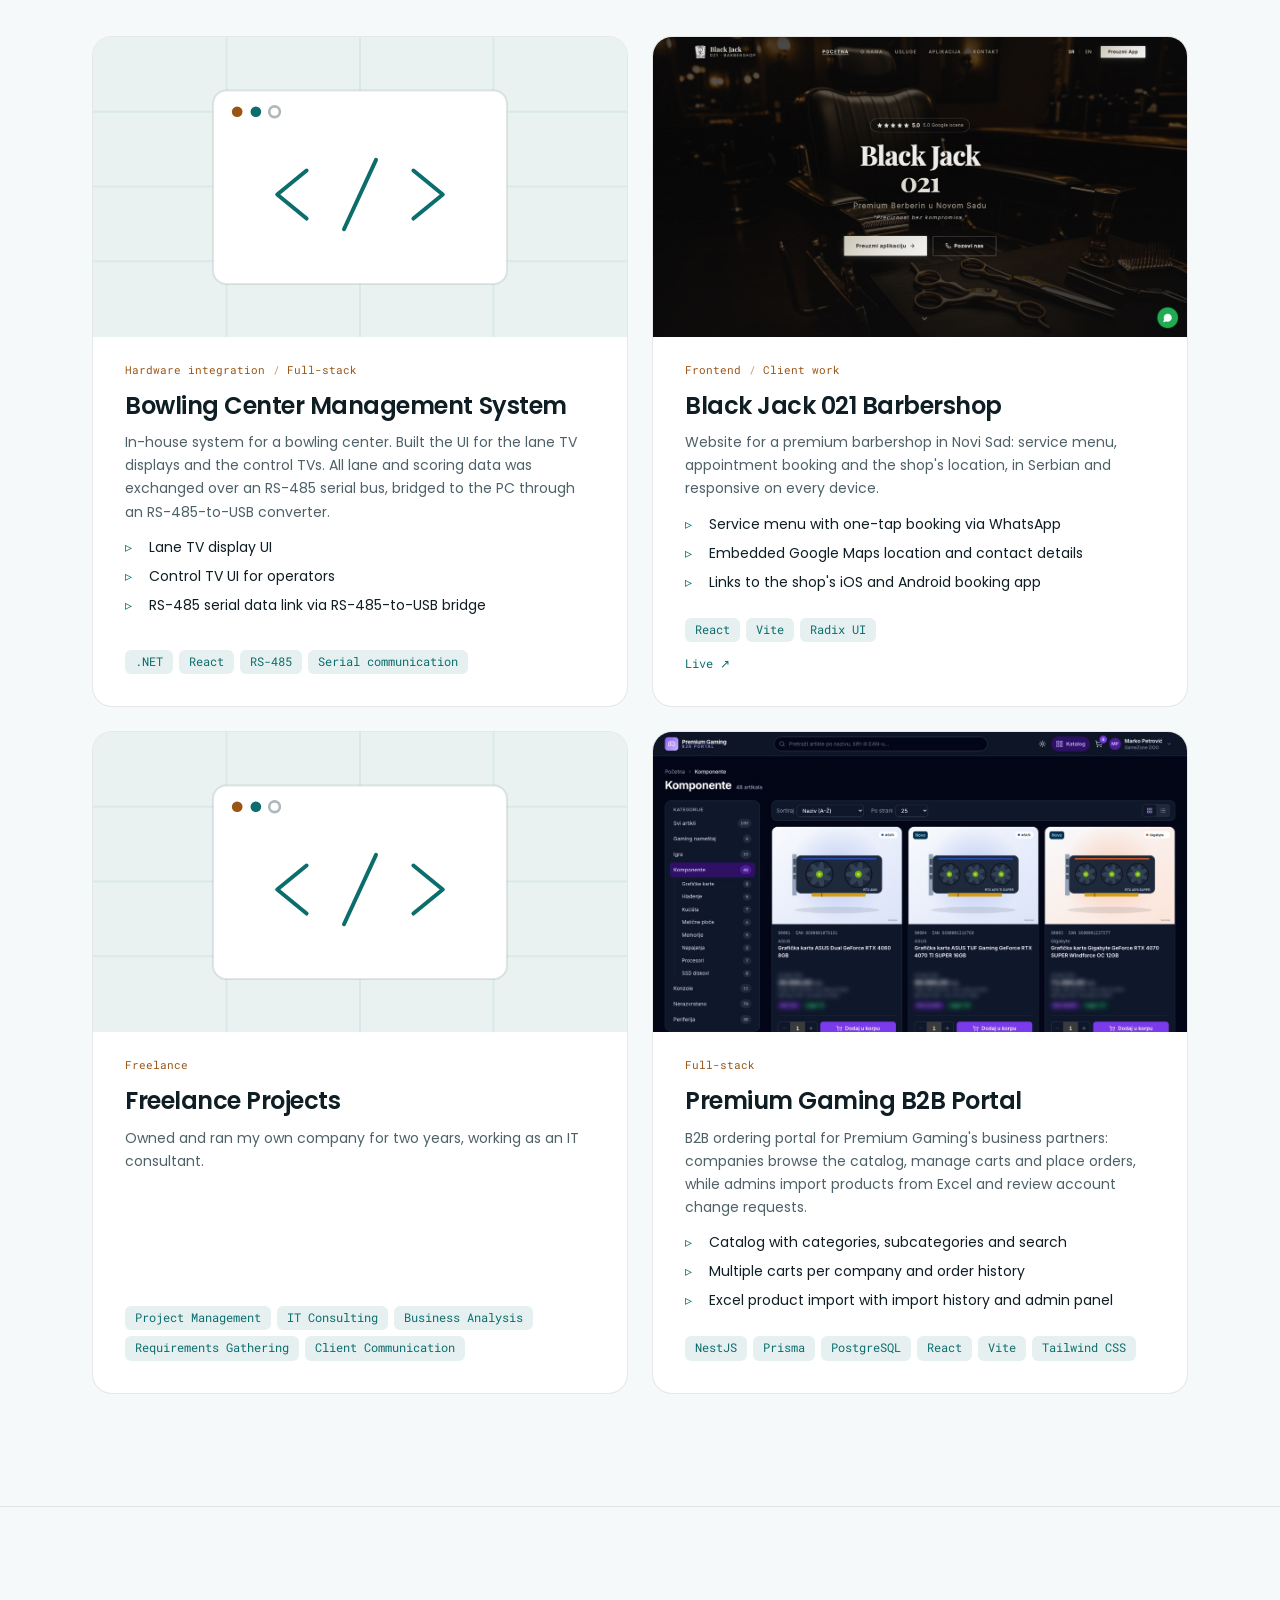
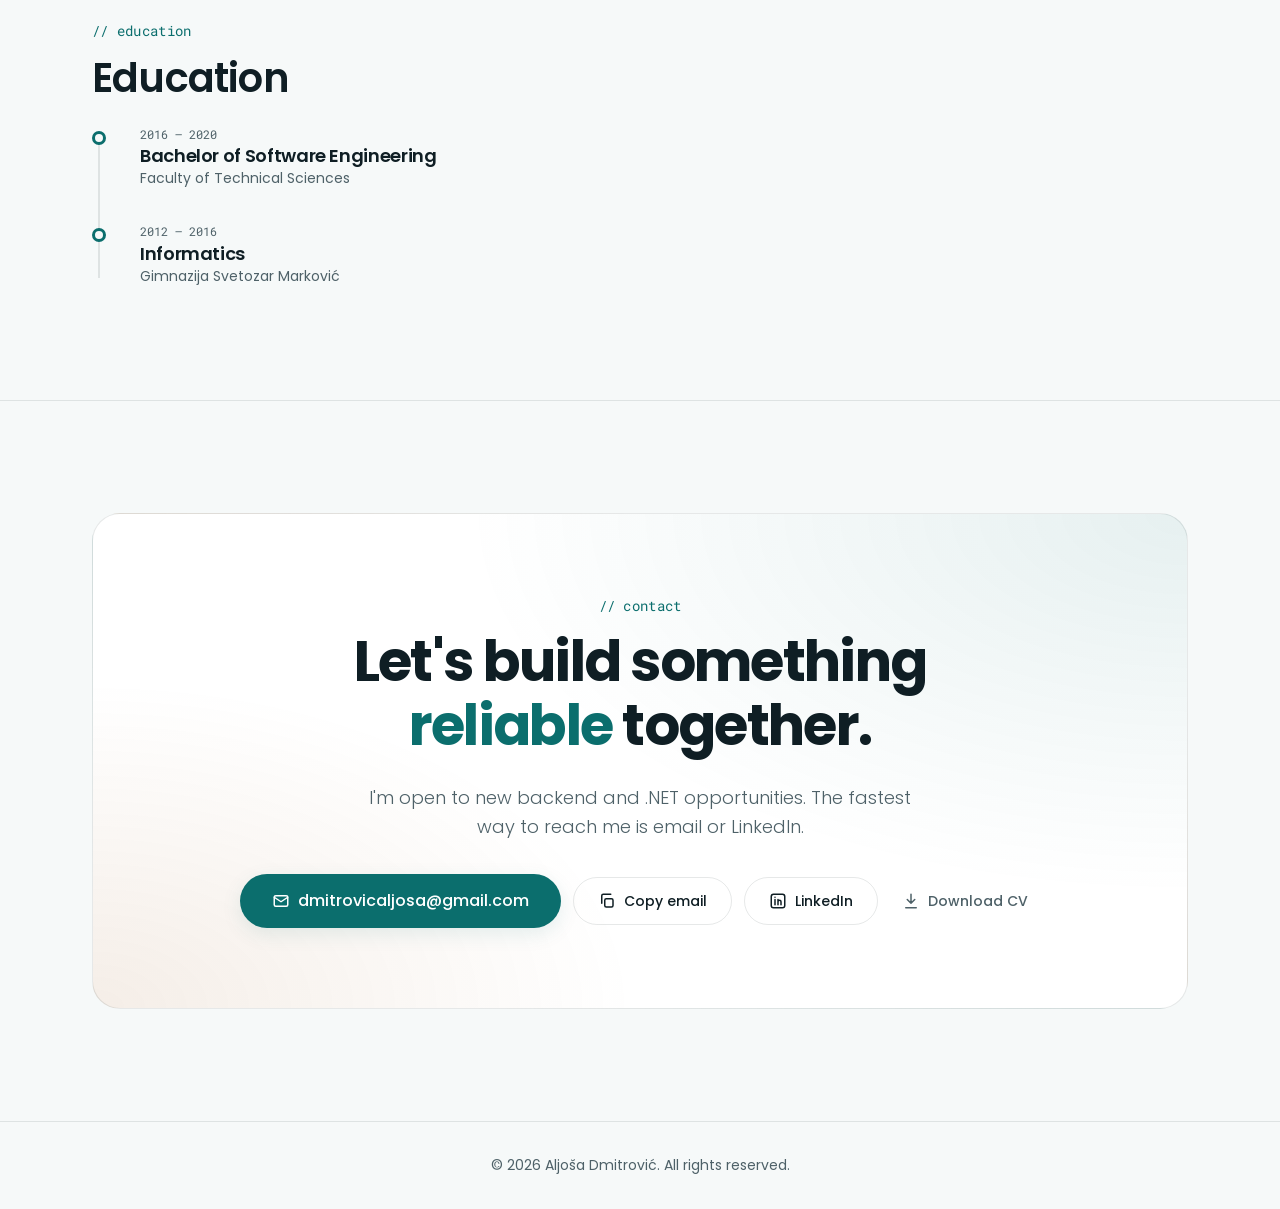
==== commit ce44b623: "Serve site from custom domain aljosa.me Co-Authored-By: Claude Opus 5 <noreply@anthropic.com>" ====
--- a/index.html
+++ b/index.html
@@ -6,12 +6,12 @@
   <title>Aljoša Dmitrović — Backend / .NET Developer</title>
   <meta name="description" content="Aljoša Dmitrović is a backend / .NET developer from Novi Sad, Serbia with 7+ years building APIs, microservices and distributed systems for trading, banking and booking platforms.">
   <meta name="theme-color" content="#0B6E6D">
-  <link rel="canonical" href="https://aljosadmitrovic.github.io/aljosa-portfolio/">
-  <meta property="og:url" content="https://aljosadmitrovic.github.io/aljosa-portfolio/">
+  <link rel="canonical" href="https://aljosa.me/">
+  <meta property="og:url" content="https://aljosa.me/">
   <meta property="og:type" content="website">
   <meta property="og:title" content="Aljoša Dmitrović — Backend / .NET Developer">
   <meta property="og:description" content="7+ years building .NET APIs, microservices and distributed systems.">
-  <meta property="og:image" content="https://aljosadmitrovic.github.io/aljosa-portfolio/assets/img/profile.jpg">
+  <meta property="og:image" content="https://aljosa.me/assets/img/profile.jpg">
   <meta name="twitter:card" content="summary">
   <link rel="icon" href="favicon.svg" type="image/svg+xml">
 
@@ -37,7 +37,7 @@
   {
     "@context": "https://schema.org",
     "@type": "Person",
-    "url": "https://aljosadmitrovic.github.io/aljosa-portfolio/",
+    "url": "https://aljosa.me/",
     "name": "Aljoša Dmitrović",
     "jobTitle": "Backend / .NET Developer",
     "address": { "@type": "PostalAddress", "addressLocality": "Novi Sad", "addressCountry": "RS" },
--- a/assets/css/styles.css
+++ b/assets/css/styles.css
@@ -413,7 +413,8 @@
 
 @media (min-width: 961px) {
   .portrait { top: -2.5rem; }
-  .code-card { bottom: calc(-1 * var(--space-8)); }
+  .portrait-tag { top: -1.1rem; }
+  .code-card { bottom: -3.25rem; }
 }
 
 /* ---------- Motion ---------- */
@@ -694,22 +695,6 @@
 }
 .xp-company-name { font-size: var(--fs-md); font-weight: 600; line-height: 1.3; }
 .xp-company-sub { font-size: var(--fs-xs); color: var(--muted); font-family: var(--font-mono); }
-.present-pill {
-  display: inline-flex;
-  align-items: center;
-  gap: 6px;
-  margin-left: var(--space-2);
-  padding: 1px 8px;
-  border-radius: 999px;
-  background: rgba(34, 197, 94, 0.12);
-  color: #15803D;
-  font-family: var(--font-mono);
-  font-size: 0.66rem;
-  font-weight: 500;
-  vertical-align: middle;
-}
-[data-theme="dark"] .present-pill { color: #4ADE80; }
-.present-pill::before { content: ""; width: 6px; height: 6px; border-radius: 50%; background: currentColor; animation: pulse 2s infinite; }
 
 .xp-role { position: relative; margin-top: var(--space-5); }
 .xp-role[hidden] { display: none; }
@@ -847,7 +832,6 @@
 .project-card[hidden] { display: none; }
 .project-card.is-entering { animation: xp-in 0.45s var(--ease) both; }
 .project-card:hover { transform: translateY(-6px); box-shadow: var(--shadow-md); border-color: transparent; }
-.project-card.is-featured { grid-column: 1 / -1; flex-direction: row; }
 
 .project-art {
   position: relative;
@@ -858,23 +842,8 @@
 .project-art svg { width: 100%; height: 100%; display: block; transition: transform 0.6s var(--ease); }
 .project-art img { width: 100%; height: 100%; object-fit: cover; object-position: top center; transition: transform 0.6s var(--ease); }
 .project-card:hover .project-art svg, .project-card:hover .project-art img { transform: scale(1.04); }
-.project-card.is-featured .project-art { flex: 0 0 52%; aspect-ratio: auto; min-height: 320px; }
-.featured-flag {
-  position: absolute;
-  top: var(--space-4);
-  right: var(--space-4);
-  padding: 4px 10px;
-  border-radius: 999px;
-  background: var(--secondary);
-  color: #FFFFFF;
-  font-family: var(--font-mono);
-  font-size: 0.68rem;
-  font-weight: 500;
-}
-[data-theme="dark"] .featured-flag { color: #0B1417; }
 
 .project-body { display: flex; flex-direction: column; gap: var(--space-3); padding: var(--space-5) var(--space-6) var(--space-6); flex: 1; }
-.project-card.is-featured .project-body { padding: var(--space-6) var(--space-7); justify-content: center; }
 .project-cats { display: flex; flex-wrap: wrap; gap: var(--space-2); font-family: var(--font-mono); font-size: 0.7rem; color: var(--secondary); }
 .project-cats span + span::before { content: "/ "; opacity: 0.6; }
 .project-title { font-size: var(--fs-lg); }
@@ -934,13 +903,10 @@
 
 @media (max-width: 860px) {
   .project-grid { grid-template-columns: 1fr; }
-  .project-card.is-featured { flex-direction: column; }
-  .project-card.is-featured .project-art { flex: none; aspect-ratio: 16 / 9; min-height: 0; }
-  .project-card.is-featured .project-body { padding: var(--space-5) var(--space-6) var(--space-6); }
 }
 
 @media (max-width: 600px) {
-  .project-body, .project-card.is-featured .project-body { padding: var(--space-5) var(--space-4); }
+  .project-body { padding: var(--space-5) var(--space-4); }
   .contact-actions .btn { flex: 1 1 100%; }
   .contact-actions .btn-lg { font-size: var(--fs-sm); padding-inline: var(--space-4); }
 }
